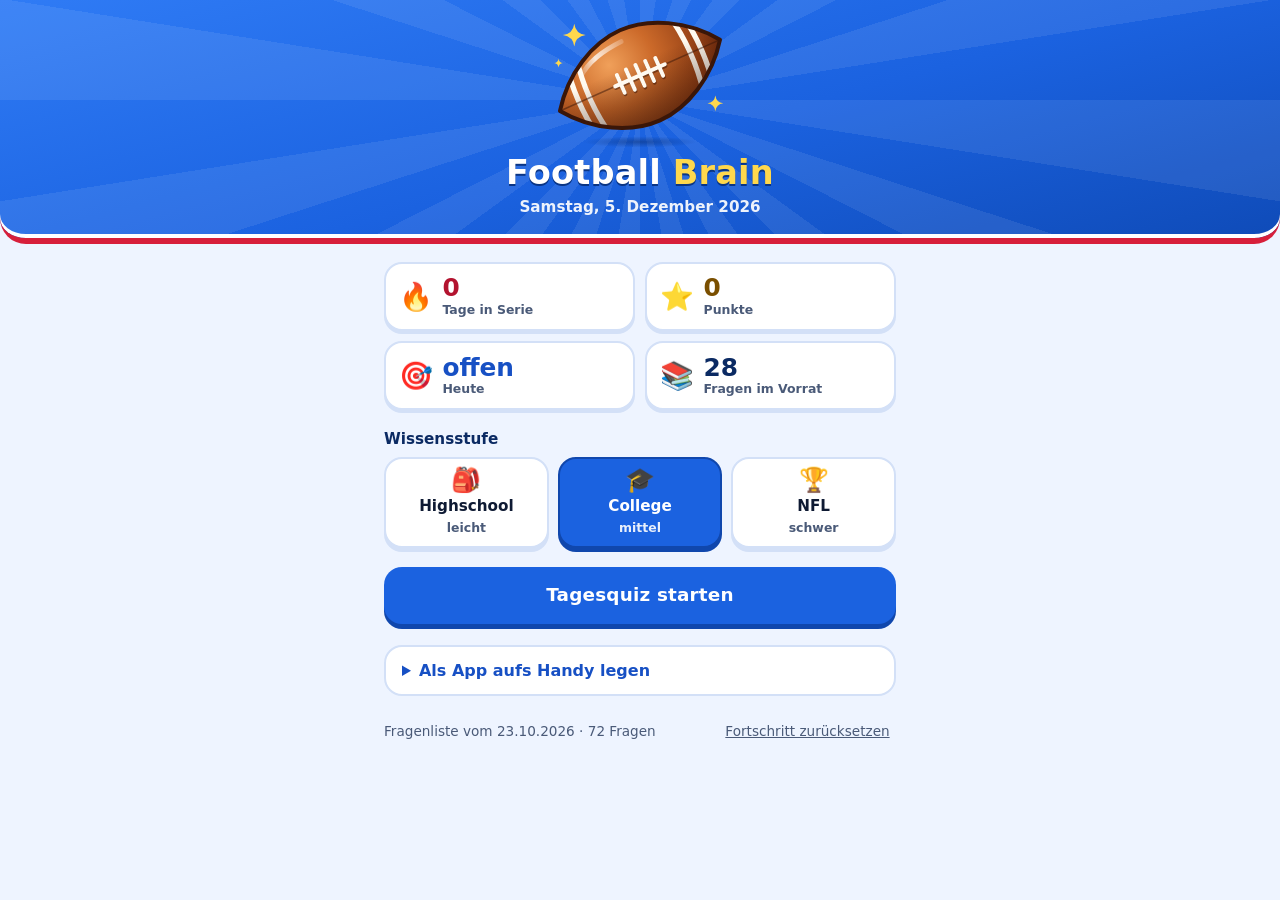
==== index.html @ 9b66e847 "Add files via upload" ====
<!doctype html>
<html lang="de">
<head>
  <meta charset="utf-8">
  <meta name="viewport" content="width=device-width, initial-scale=1, viewport-fit=cover">
  <title>Football Brain</title>
  <meta name="description" content="Football Brain: jeden Tag fünf neue Fragen zu American Football, in drei Wissensstufen, und danach so viele weitere, wie du magst.">
  <meta name="theme-color" content="#2f7bf5" media="(prefers-color-scheme: light)">
  <meta name="theme-color" content="#1f5ac8" media="(prefers-color-scheme: dark)">
  <meta name="color-scheme" content="light dark">
  <meta name="apple-mobile-web-app-capable" content="yes">
  <meta name="mobile-web-app-capable" content="yes">
  <meta name="apple-mobile-web-app-title" content="Football Brain">
  <link rel="manifest" href="manifest.json">
  <link rel="icon" href="icon.svg" type="image/svg+xml">
  <link rel="stylesheet" href="style.css">
</head>
<body>
  <!-- Der Football als Vorlage: einmal gezeichnet, dann im Kopf und in der Ladeanzeige verwendet.
       Die Größe ist 0 statt display:none, damit die Farbverläufe überall greifen. -->
  <svg width="0" height="0" style="position:absolute" aria-hidden="true" focusable="false">
    <defs>
      <radialGradient id="fb-leder" gradientUnits="userSpaceOnUse" cx="-55" cy="-50" r="270">
        <stop offset="0" stop-color="#f0a05a"/>
        <stop offset="0.38" stop-color="#cc6a2a"/>
        <stop offset="0.75" stop-color="#9a4417"/>
        <stop offset="1" stop-color="#6a280c"/>
      </radialGradient>
      <linearGradient id="fb-schatten" gradientUnits="userSpaceOnUse" x1="0" y1="-30" x2="0" y2="112">
        <stop offset="0" stop-color="#2a0d03" stop-opacity="0"/>
        <stop offset="1" stop-color="#2a0d03" stop-opacity="0.5"/>
      </linearGradient>
      <linearGradient id="fb-glanz" gradientUnits="userSpaceOnUse" x1="-130" y1="0" x2="20" y2="0">
        <stop offset="0" stop-color="#ffffff" stop-opacity="0"/>
        <stop offset="0.35" stop-color="#ffffff" stop-opacity="0.8"/>
        <stop offset="1" stop-color="#ffffff" stop-opacity="0"/>
      </linearGradient>
      <radialGradient id="fb-boden">
        <stop offset="0" stop-color="#06245f" stop-opacity="0.45"/>
        <stop offset="1" stop-color="#06245f" stop-opacity="0"/>
      </radialGradient>
      <clipPath id="fb-form">
        <path d="M-200 0C-150 -70 -70 -112.5 0 -112.5C70 -112.5 150 -70 200 0C150 70 70 112.5 0 112.5C-70 112.5 -150 70 -200 0Z"/>
      </clipPath>
      <path id="fb-stern" fill="#ffd84d" d="M0 -1Q0.12 -0.12 1 0Q0.12 0.12 0 1Q-0.12 0.12 -1 0Q-0.12 -0.12 0 -1Z"/>
      <g id="fb-ball">
        <path d="M-200 0C-150 -70 -70 -112.5 0 -112.5C70 -112.5 150 -70 200 0C150 70 70 112.5 0 112.5C-70 112.5 -150 70 -200 0Z" fill="url(#fb-leder)"/>
        <g clip-path="url(#fb-form)" fill="none">
          <g stroke="#fffaf0" stroke-width="12">
            <path d="M-136 -125Q-168 0 -136 125"/>
            <path d="M-110 -125Q-142 0 -110 125"/>
            <path d="M136 -125Q168 0 136 125"/>
            <path d="M110 -125Q142 0 110 125"/>
          </g>
          <path d="M-200 0H-64M64 0H200" stroke="#3a1608" stroke-opacity="0.5" stroke-width="3.5"/>
        </g>
        <path d="M-200 0C-150 -70 -70 -112.5 0 -112.5C70 -112.5 150 -70 200 0C150 70 70 112.5 0 112.5C-70 112.5 -150 70 -200 0Z" fill="url(#fb-schatten)"/>
        <g fill="none" stroke-linecap="round" stroke-width="9">
          <path d="M-62 4H62M-48 -18V26M-24 -21V29M0 -22V30M24 -21V29M48 -18V26" stroke="#2a0f04" stroke-opacity="0.45"/>
          <path d="M-62 0H62M-48 -22V22M-24 -25V25M0 -26V26M24 -25V25M48 -22V22" stroke="#fffaf0"/>
        </g>
        <path d="M-124 -53C-98 -74 -56 -86 -8 -88" fill="none" stroke="url(#fb-glanz)" stroke-width="11" stroke-linecap="round"/>
        <path d="M-200 0C-150 -70 -70 -112.5 0 -112.5C70 -112.5 150 -70 200 0C150 70 70 112.5 0 112.5C-70 112.5 -150 70 -200 0Z" fill="none" stroke="#3a1608" stroke-width="9" stroke-linejoin="round"/>
      </g>
    </defs>
  </svg>

  <header class="kopf">
    <div class="kopf-inhalt">
      <svg class="logo" viewBox="-210 -140 420 320" aria-hidden="true" focusable="false">
        <ellipse cx="0" cy="152" rx="130" ry="13" fill="url(#fb-boden)"/>
        <g transform="rotate(-24)"><use href="#fb-ball"/></g>
        <use class="funkel" href="#fb-stern" transform="translate(-150 -92) scale(26)"/>
        <use class="funkel f2" href="#fb-stern" transform="translate(172 64) scale(18)"/>
        <use class="funkel f3" href="#fb-stern" transform="translate(-186 -28) scale(10)"/>
      </svg>
      <div class="kopf-text">
        <h1>Football <span>Brain</span></h1>
        <p class="datum" id="datum"></p>
      </div>
    </div>
  </header>

  <main>
    <section id="laden">
      <svg class="lade-ball" viewBox="-210 -140 420 320" aria-hidden="true" focusable="false">
        <ellipse cx="0" cy="152" rx="130" ry="13" fill="url(#fb-boden)"/>
        <g transform="rotate(-24)"><use href="#fb-ball"/></g>
      </svg>
      <p class="mitte">Fragen werden geladen …</p>
    </section>

    <section id="start" hidden>
      <div class="kennzahlen">
        <div class="kennzahl">
          <span class="sym" aria-hidden="true">🔥</span>
          <div class="werte"><span class="zahl zahl-rot" id="serie">0</span><span class="label" id="serie-label">Tage in Serie</span></div>
        </div>
        <div class="kennzahl">
          <span class="sym" aria-hidden="true">⭐</span>
          <div class="werte"><span class="zahl zahl-gold" id="punkte-gesamt">0</span><span class="label">Punkte</span></div>
        </div>
        <div class="kennzahl">
          <span class="sym" aria-hidden="true">🎯</span>
          <div class="werte"><span class="zahl zahl-blau" id="heute">offen</span><span class="label">Heute</span></div>
        </div>
        <div class="kennzahl">
          <span class="sym" aria-hidden="true">📚</span>
          <div class="werte"><span class="zahl" id="vorrat">0</span><span class="label">Fragen im Vorrat</span></div>
        </div>
      </div>
      <div class="stufen-block">
        <p class="stufen-titel" id="stufen-titel">Wissensstufe</p>
        <div class="stufen" id="stufen" role="group" aria-labelledby="stufen-titel"></div>
        <p class="stufen-info" id="stufen-info" hidden></p>
      </div>
      <p class="hinweis" id="hinweis" hidden></p>
      <button class="haupt" id="mehr-starten" type="button" hidden>Noch 5 neue Fragen</button>
      <button class="haupt" id="tag-starten" type="button">Tagesquiz starten</button>
      <button class="neben" id="ueben-starten" type="button" hidden>Übungsrunde (alte Fragen wiederholen)</button>
      <details class="info" id="installieren">
        <summary>Als App aufs Handy legen</summary>
        <p><strong>iPhone:</strong> In Safari unten auf das Teilen-Symbol tippen, dann „Zum Home-Bildschirm“. Danach nur noch über das neue Symbol öffnen.</p>
        <p><strong>Android:</strong> In Chrome oben rechts auf die drei Punkte tippen, dann „App installieren“ oder „Zum Startbildschirm hinzufügen“.</p>
      </details>
      <div class="fuss">
        <span id="stand"></span>
        <button class="klein" id="zuruecksetzen" type="button">Fortschritt zurücksetzen</button>
      </div>
    </section>

    <section id="frage" hidden>
      <div class="fortschritt-kopf">
        <span id="fortschritt-text"></span>
        <button class="klein" id="abbrechen" type="button">Pause</button>
      </div>
      <div class="balken"><div id="fortschritt-balken"></div></div>
      <p class="kategorie" id="kategorie"></p>
      <h2 id="frage-text"></h2>
      <div class="antworten" id="antworten"></div>
      <div class="rueckmeldung" id="rueckmeldung" hidden>
        <h3 id="rueckmeldung-titel" tabindex="-1"></h3>
        <p id="rueckmeldung-richtig"></p>
        <p id="rueckmeldung-text"></p>
        <p class="quelle" id="rueckmeldung-quelle" hidden></p>
        <button class="haupt" id="weiter" type="button">Nächste Frage</button>
      </div>
    </section>

    <section id="ergebnis" hidden>
      <div class="ergebnis-kopf">
        <p class="kategorie" id="ergebnis-art"></p>
        <p class="punkte" id="ergebnis-punkte"></p>
        <p id="ergebnis-text"></p>
        <p class="serie-zeile" id="ergebnis-serie"></p>
        <p class="gewinn" id="ergebnis-gewinn" hidden></p>
      </div>
      <button class="haupt" id="weiter-spielen" type="button" hidden>Noch 5 neue Fragen</button>
      <p class="hinweis" id="mehr-hinweis" hidden></p>
      <ol class="liste" id="ergebnis-liste"></ol>
      <button class="haupt" id="teilen" type="button">Ergebnis teilen</button>
      <p class="quelle" id="teilen-hinweis"></p>
      <button class="neben" id="zum-start" type="button">Zurück zum Start</button>
    </section>

    <section id="fehler" hidden>
      <h2>Die Fragen lassen sich gerade nicht laden</h2>
      <p id="fehler-text"></p>
      <button class="haupt" id="nochmal" type="button">Nochmal versuchen</button>
    </section>
  </main>

  <noscript><p class="hinweis">Für das Quiz muss JavaScript eingeschaltet sein.</p></noscript>
  <script src="app.js" defer></script>
</body>
</html>
---- style.css ----
/* Football Brain: Aussehen.
   Farben: Blau, Weiß und Rot, dazu etwas Gold für Punkte und Funkeln.
   Schrift: eine runde Systemschrift, wo es sie gibt (iPhone und iPad: SF Rounded), sonst Trebuchet bzw. die normale Systemschrift.
   Es wird nichts nachgeladen, alles läuft auch offline. */

:root {
  color-scheme: light dark;

  --schrift: ui-rounded, 'SF Pro Rounded', 'Nunito', 'Segoe UI', system-ui, -apple-system, Roboto, 'Helvetica Neue', Arial, sans-serif;
  --schrift-titel: ui-rounded, 'SF Pro Rounded', 'Nunito', 'Varela Round', 'Trebuchet MS', 'Segoe UI', system-ui, -apple-system, Roboto, 'Helvetica Neue', Arial, sans-serif;

  --blau: #1b62e0;
  --blau-kante: #1047ad;
  --blau-text: #1750c4;
  --blau-flaeche: #e6efff;
  --kopf-oben: #2f7bf5;
  --kopf-mitte: #1b62e0;
  --kopf-unten: #0f4bb8;
  --kopf-kante: #0a3585;
  --streifen: #d71f3b;
  --rot-text: #b3132f;
  --rot-flaeche: #ffe8ec;
  --gold: #ffd84d;
  --gold-kante: #e3ad00;
  --gold-text: #7a4f00;

  --bg: #eef4ff;
  --karte: #ffffff;
  --text: #0e1a33;
  --titel: #0b2a63;
  --leise: #4a5a78;
  --rand: #d3e0f7;

  --balken: #1b62e0;
  --balken-hell: #6aa5ff;
  --buchstabe-bg: #e6efff;
  --buchstabe-rand: #c3d6fa;
  --buchstabe-text: #1750c4;

  --richtig-bg: #dcfce7;
  --richtig-rand: #15803d;
  --richtig-text: #14532d;
  --richtig-knopf: #1b7f3f;
  --richtig-kante: #12592b;
  --falsch-bg: #fee2e2;
  --falsch-rand: #b91c1c;
  --falsch-text: #7f1d1d;
  --falsch-knopf: #c9162f;
  --falsch-kante: #8f0f20;

  --hinweis-bg: #fff4c7;
  --hinweis-rand: #ffe08a;
  --hinweis-text: #5c3d00;
  --fokus: #f59e0b;
}

@media (prefers-color-scheme: dark) {
  :root {
    --blau: #2f6fe0;
    --blau-kante: #1b4aa8;
    --blau-text: #9bbfff;
    --blau-flaeche: #17305f;
    --kopf-oben: #1f5ac8;
    --kopf-mitte: #1648a8;
    --kopf-unten: #0c2f75;
    --kopf-kante: #071d4d;
    --rot-text: #ff8fa3;
    --rot-flaeche: #3d1424;
    --gold-text: #ffd84d;

    --bg: #091531;
    --karte: #12234a;
    --text: #eaf1ff;
    --titel: #ffffff;
    --leise: #a9bbdd;
    --rand: #26407a;

    --balken: #4f8dff;
    --balken-hell: #8bb6ff;
    --buchstabe-bg: #1b3366;
    --buchstabe-rand: #34528f;
    --buchstabe-text: #cfe0ff;

    --richtig-bg: #14532d;
    --richtig-rand: #4ade80;
    --richtig-text: #dcfce7;
    --falsch-bg: #5b1a1a;
    --falsch-rand: #f87171;
    --falsch-text: #fee2e2;

    --hinweis-bg: #3a3011;
    --hinweis-rand: #6b5a1f;
    --hinweis-text: #ffe9a8;
  }
}

/* ---------- Grundlagen ---------- */

* {
  box-sizing: border-box;
  -webkit-tap-highlight-color: transparent;
}

html {
  -webkit-text-size-adjust: 100%;
}

body {
  margin: 0;
  min-height: 100vh;
  font-family: var(--schrift);
  line-height: 1.45;
  background: var(--bg);
  color: var(--text);
}

[hidden] {
  display: none !important;
}

button {
  font: inherit;
  color: inherit;
  cursor: pointer;
  touch-action: manipulation;
}

button:focus-visible,
summary:focus-visible,
a:focus-visible,
h3:focus-visible {
  outline: 3px solid var(--fokus);
  outline-offset: 3px;
}

h1,
h2,
h3 {
  font-family: var(--schrift-titel);
  font-synthesis: none;
}

h2 {
  color: var(--titel);
}

/* ---------- Kopf ---------- */

.kopf {
  padding: calc(env(safe-area-inset-top, 0px) + 0.7rem) 1rem 0.9rem;
  color: #ffffff;
  background:
    repeating-conic-gradient(from 0deg at 14% 55%, rgba(255, 255, 255, 0.08) 0deg 9deg, transparent 9deg 18deg),
    linear-gradient(165deg, var(--kopf-oben), var(--kopf-mitte) 55%, var(--kopf-unten));
  border-bottom: 6px solid var(--streifen);
  border-radius: 0 0 26px 26px;
  box-shadow: inset 0 -4px 0 #ffffff;
}

.kopf-inhalt {
  display: flex;
  align-items: center;
  gap: 0.6rem;
  max-width: 34rem;
  margin: 0 auto;
}

.logo {
  flex: none;
  width: 4.6rem;
  height: auto;
  aspect-ratio: 420 / 320;
  overflow: visible;
}

.logo .funkel {
  display: none;
}

.kopf-text {
  min-width: 0;
}

h1 {
  margin: 0;
  font-size: 1.45rem;
  font-weight: 900;
  line-height: 1.1;
  letter-spacing: 0.005em;
  text-shadow: 0 2px 0 var(--kopf-kante);
}

h1 span {
  color: var(--gold);
}

.datum {
  margin: 0.15rem 0 0;
  font-size: 0.88rem;
  font-weight: 600;
  opacity: 0.92;
}

/* Auf dem Startbildschirm steht der Ball groß im Kopf, überall sonst klein. */

body[data-ansicht="start"] .kopf {
  padding-top: calc(env(safe-area-inset-top, 0px) + 0.9rem);
  padding-bottom: 1.3rem;
  background:
    repeating-conic-gradient(from 0deg at 50% 42%, rgba(255, 255, 255, 0.08) 0deg 9deg, transparent 9deg 18deg),
    linear-gradient(165deg, var(--kopf-oben), var(--kopf-mitte) 55%, var(--kopf-unten));
}

body[data-ansicht="start"] .kopf-inhalt {
  flex-direction: column;
  gap: 0;
  text-align: center;
}

body[data-ansicht="start"] .logo {
  width: min(52vw, 11.5rem);
  animation: schweben 4.5s ease-in-out infinite;
}

body[data-ansicht="start"] .logo .funkel {
  display: inline;
}

body[data-ansicht="start"] h1 {
  font-size: 2.1rem;
}

body[data-ansicht="start"] .datum {
  margin-top: 0.25rem;
  font-size: 0.95rem;
}

.funkel {
  animation: funkeln 2.6s ease-in-out infinite;
}

.funkel.f2 {
  animation-delay: 0.9s;
}

.funkel.f3 {
  animation-delay: 1.7s;
}

main {
  max-width: 34rem;
  margin: 0 auto;
  padding: 1.1rem 1rem calc(1.5rem + env(safe-area-inset-bottom, 0px));
}

/* ---------- Laden ---------- */

#laden {
  padding: 1.5rem 0;
  text-align: center;
}

.lade-ball {
  display: block;
  width: 7.5rem;
  height: auto;
  aspect-ratio: 420 / 320;
  margin: 0 auto 0.5rem;
  overflow: visible;
  animation: schweben 1.8s ease-in-out infinite;
}

.mitte {
  margin: 0;
  font-weight: 700;
  text-align: center;
  color: var(--leise);
}

/* ---------- Start ---------- */

.kennzahlen {
  display: grid;
  grid-template-columns: repeat(2, 1fr);
  gap: 0.65rem;
  margin-bottom: 1.1rem;
}

.kennzahl {
  display: flex;
  align-items: center;
  gap: 0.6rem;
  min-width: 0;
  padding: 0.7rem 0.8rem;
  background: var(--karte);
  border: 2px solid var(--rand);
  border-radius: 18px;
  box-shadow: 0 3px 0 var(--rand);
  animation: rein 0.4s ease backwards;
}

.kennzahl:nth-child(2) {
  animation-delay: 0.05s;
}

.kennzahl:nth-child(3) {
  animation-delay: 0.1s;
}

.kennzahl:nth-child(4) {
  animation-delay: 0.15s;
}

.sym {
  flex: none;
  font-size: 1.7rem;
  line-height: 1;
}

.werte {
  min-width: 0;
}

.zahl {
  display: block;
  font-family: var(--schrift-titel);
  font-synthesis: none;
  font-size: 1.55rem;
  font-weight: 900;
  line-height: 1.05;
  color: var(--titel);
}

.zahl-rot {
  color: var(--rot-text);
}

.zahl-gold {
  color: var(--gold-text);
}

.zahl-blau {
  color: var(--blau-text);
}

.label {
  display: block;
  margin-top: 0.1rem;
  font-size: 0.78rem;
  font-weight: 600;
  line-height: 1.2;
  color: var(--leise);
}

.hinweis {
  margin: 0 0 1rem;
  padding: 0.75rem 1rem;
  font-weight: 600;
  color: var(--hinweis-text);
  background: var(--hinweis-bg);
  border: 2px solid var(--hinweis-rand);
  border-radius: 16px;
}

.hinweis::before {
  content: "💡 ";
  content: "💡 " / "";
}

.haupt,
.neben {
  display: block;
  width: 100%;
  padding: 0.85rem 1rem;
  font-family: var(--schrift-titel);
  font-synthesis: none;
  font-weight: 800;
  letter-spacing: 0.01em;
  text-align: center;
  border-radius: 18px;
}

.haupt {
  min-height: 3.6rem;
  font-size: 1.15rem;
  color: #ffffff;
  background: var(--blau);
  border: 0;
  box-shadow: 0 5px 0 var(--blau-kante);
}

.neben {
  min-height: 3.2rem;
  margin-top: 0.9rem;
  font-size: 1rem;
  color: var(--blau-text);
  background: var(--karte);
  border: 2px solid var(--rand);
  box-shadow: 0 4px 0 var(--rand);
}

.haupt:active {
  box-shadow: 0 1px 0 var(--blau-kante);
  transform: translateY(4px);
}

.neben:active {
  box-shadow: 0 1px 0 var(--rand);
  transform: translateY(3px);
}

.klein {
  padding: 0.4rem;
  font-size: 0.85rem;
  color: var(--leise);
  text-decoration: underline;
  background: none;
  border: 0;
}

.info {
  margin-top: 1.3rem;
  padding: 0.75rem 1rem;
  background: var(--karte);
  border: 2px solid var(--rand);
  border-radius: 18px;
}

.info summary {
  font-weight: 700;
  color: var(--blau-text);
  cursor: pointer;
}

.info p {
  margin: 0.6rem 0 0;
  font-size: 0.95rem;
}

.fuss {
  display: flex;
  flex-wrap: wrap;
  align-items: center;
  justify-content: space-between;
  gap: 0.5rem;
  margin-top: 1.2rem;
  font-size: 0.85rem;
  color: var(--leise);
}

/* ---------- Wissensstufe ---------- */

.stufen-block {
  margin-bottom: 1.2rem;
}

.stufen-titel {
  margin: 0 0 0.45rem;
  font-family: var(--schrift-titel);
  font-synthesis: none;
  font-size: 0.95rem;
  font-weight: 800;
  color: var(--titel);
}

.stufen {
  display: grid;
  grid-template-columns: repeat(3, 1fr);
  gap: 0.55rem;
}

.stufe {
  display: flex;
  flex-direction: column;
  align-items: center;
  justify-content: center;
  gap: 0.1rem;
  min-height: 5rem;
  padding: 0.5rem 0.3rem 0.55rem;
  background: var(--karte);
  border: 2px solid var(--rand);
  border-radius: 18px;
  box-shadow: 0 4px 0 var(--rand);
}

.stufe::before {
  content: "";
  font-size: 1.5rem;
  line-height: 1.1;
}

.stufe[data-stufe="1"]::before {
  content: "🎒";
  content: "🎒" / "";
}

.stufe[data-stufe="2"]::before {
  content: "🎓";
  content: "🎓" / "";
}

.stufe[data-stufe="3"]::before {
  content: "🏆";
  content: "🏆" / "";
}

.stufe-name {
  font-family: var(--schrift-titel);
  font-synthesis: none;
  font-size: 0.95rem;
  font-weight: 800;
  overflow-wrap: anywhere;
}

.stufe-hinweis {
  font-size: 0.78rem;
  font-weight: 600;
  color: var(--leise);
}

.stufe.aktiv {
  color: #ffffff;
  background: var(--blau);
  border-color: var(--blau-kante);
  box-shadow: 0 4px 0 var(--blau-kante);
}

.stufe.aktiv .stufe-hinweis {
  color: inherit;
  opacity: 0.9;
}

.stufe:active:not(:disabled) {
  transform: translateY(3px);
  box-shadow: 0 1px 0 var(--rand);
}

.stufe.aktiv:active:not(:disabled) {
  box-shadow: 0 1px 0 var(--blau-kante);
}

.stufe:disabled {
  color: var(--text);
  cursor: default;
}

.stufe:disabled:not(.aktiv) {
  opacity: 0.5;
}

.stufe.aktiv:disabled {
  color: #ffffff;
}

.stufen-info {
  margin: 0.55rem 0 0;
  font-size: 0.85rem;
  color: var(--leise);
}

/* ---------- Frage ---------- */

.fortschritt-kopf {
  display: flex;
  align-items: center;
  justify-content: space-between;
  gap: 0.5rem;
  margin-bottom: 0.55rem;
  font-size: 0.9rem;
  font-weight: 700;
  color: var(--leise);
}

#abbrechen {
  padding: 0.3rem 0.9rem;
  font-weight: 700;
  color: var(--blau-text);
  text-decoration: none;
  background: var(--karte);
  border: 2px solid var(--rand);
  border-radius: 99px;
}

.balken {
  height: 14px;
  margin-bottom: 1.1rem;
  overflow: hidden;
  background: var(--rand);
  border-radius: 99px;
}

.balken > div {
  position: relative;
  width: 0;
  height: 100%;
  background: linear-gradient(180deg, var(--balken-hell), var(--balken));
  border-radius: 99px;
  transition: width 0.35s ease;
}

.balken > div::after {
  content: "";
  position: absolute;
  top: 3px;
  right: 8px;
  left: 8px;
  height: 4px;
  background: rgba(255, 255, 255, 0.4);
  border-radius: 4px;
}

.kategorie {
  display: inline-block;
  margin: 0;
  padding: 0.25rem 0.75rem;
  font-size: 0.76rem;
  font-weight: 800;
  letter-spacing: 0.04em;
  text-transform: uppercase;
  color: var(--rot-text);
  background: var(--rot-flaeche);
  border-radius: 99px;
}

#frage-text {
  margin: 0.6rem 0 1.1rem;
  font-size: 1.4rem;
  font-weight: 800;
  line-height: 1.25;
}

.antworten {
  display: grid;
  gap: 0.75rem;
}

.antwort {
  display: flex;
  align-items: center;
  gap: 0.75rem;
  width: 100%;
  min-height: 3.6rem;
  padding: 0.7rem 0.9rem;
  font-size: 1.05rem;
  font-weight: 600;
  text-align: left;
  background: var(--karte);
  border: 2px solid var(--rand);
  border-radius: 18px;
  box-shadow: 0 4px 0 var(--rand);
  animation: rein 0.3s ease backwards;
}

.antwort:nth-child(2) {
  animation-delay: 0.04s;
}

.antwort:nth-child(3) {
  animation-delay: 0.08s;
}

.antwort:nth-child(4) {
  animation-delay: 0.12s;
}

.antwort:nth-child(5) {
  animation-delay: 0.16s;
}

.antwort:nth-child(6) {
  animation-delay: 0.2s;
}

.antwort:active:not(:disabled) {
  box-shadow: 0 1px 0 var(--rand);
  transform: translateY(3px);
}

.antwort:disabled {
  color: var(--text);
  cursor: default;
}

.antwort:disabled:not(.richtig):not(.falsch) {
  opacity: 0.55;
}

.antwort.richtig {
  color: var(--richtig-text);
  background: var(--richtig-bg);
  border-color: var(--richtig-rand);
  box-shadow: 0 4px 0 var(--richtig-rand);
  animation: pop 0.35s ease;
}

.antwort.falsch {
  color: var(--falsch-text);
  background: var(--falsch-bg);
  border-color: var(--falsch-rand);
  box-shadow: 0 4px 0 var(--falsch-rand);
  animation: wackeln 0.4s ease;
}

.buchstabe {
  display: grid;
  flex: none;
  place-items: center;
  width: 2rem;
  height: 2rem;
  font-family: var(--schrift-titel);
  font-synthesis: none;
  font-size: 0.95rem;
  font-weight: 800;
  color: var(--buchstabe-text);
  background: var(--buchstabe-bg);
  border: 2px solid var(--buchstabe-rand);
  border-radius: 50%;
}

.antwort.richtig .buchstabe {
  color: var(--richtig-bg);
  background: var(--richtig-rand);
  border-color: var(--richtig-rand);
}

.antwort.falsch .buchstabe {
  color: var(--falsch-bg);
  background: var(--falsch-rand);
  border-color: var(--falsch-rand);
}

.antwort .text {
  flex: 1 1 auto;
  min-width: 0;
  overflow-wrap: anywhere;
}

.marke {
  flex: none;
  margin-left: auto;
  font-size: 1.3rem;
  font-weight: 900;
}

.rueckmeldung {
  margin-top: 1.2rem;
  padding: 1rem 1.1rem 1.2rem;
  background: var(--karte);
  border: 2px solid var(--rand);
  border-radius: 20px;
  animation: rein 0.3s ease backwards;
}

.rueckmeldung.ok {
  color: var(--richtig-text);
  background: var(--richtig-bg);
  border-color: var(--richtig-rand);
}

.rueckmeldung.nein {
  color: var(--falsch-text);
  background: var(--falsch-bg);
  border-color: var(--falsch-rand);
}

.rueckmeldung h3 {
  margin: 0 0 0.3rem;
  font-size: 1.35rem;
  font-weight: 900;
}

.rueckmeldung.ok h3::before {
  content: "🎉 ";
  content: "🎉 " / "";
}

.rueckmeldung.nein h3::before {
  content: "💪 ";
  content: "💪 " / "";
}

.rueckmeldung p {
  margin: 0.3rem 0;
}

.rueckmeldung .haupt {
  margin-top: 0.9rem;
}

.rueckmeldung.ok .haupt {
  background: var(--richtig-knopf);
  box-shadow: 0 5px 0 var(--richtig-kante);
}

.rueckmeldung.ok .haupt:active {
  box-shadow: 0 1px 0 var(--richtig-kante);
}

.rueckmeldung.nein .haupt {
  background: var(--falsch-knopf);
  box-shadow: 0 5px 0 var(--falsch-kante);
}

.rueckmeldung.nein .haupt:active {
  box-shadow: 0 1px 0 var(--falsch-kante);
}

.quelle {
  font-size: 0.85rem;
  color: var(--leise);
}

.quelle a {
  color: inherit;
}

/* ---------- Ergebnis ---------- */

.ergebnis-kopf {
  padding: 0.3rem 0 1rem;
  text-align: center;
}

.ergebnis-kopf::before {
  content: "🏈";
  content: "🏈" / "";
  display: block;
  font-size: 3.4rem;
  line-height: 1.15;
  animation: pop 0.5s ease;
}

#ergebnis[data-stimmung="top"] .ergebnis-kopf::before {
  content: "🏆";
  content: "🏆" / "";
}

#ergebnis[data-stimmung="stark"] .ergebnis-kopf::before {
  content: "🎉";
  content: "🎉" / "";
}

#ergebnis[data-stimmung="solide"] .ergebnis-kopf::before {
  content: "👍";
  content: "👍" / "";
}

#ergebnis[data-stimmung="mittel"] .ergebnis-kopf::before {
  content: "🙂";
  content: "🙂" / "";
}

#ergebnis[data-stimmung="schwach"] .ergebnis-kopf::before {
  content: "💪";
  content: "💪" / "";
}

.punkte {
  margin: 0.4rem 0 0.2rem;
  font-family: var(--schrift-titel);
  font-synthesis: none;
  font-size: 3rem;
  font-weight: 900;
  line-height: 1.1;
  color: var(--blau-text);
}

.ergebnis-kopf p {
  margin: 0.3rem 0;
}

.gewinn {
  display: inline-block;
  padding: 0.3rem 1rem;
  font-weight: 800;
  color: #4a3000;
  background: var(--gold);
  border-radius: 99px;
  box-shadow: 0 3px 0 var(--gold-kante);
}

.serie-zeile {
  font-weight: 700;
}

.serie-zeile::before {
  content: "🔥 ";
  content: "🔥 " / "";
}

.liste {
  display: grid;
  gap: 0.55rem;
  margin: 1.1rem 0;
  padding: 0;
  list-style: none;
}

.liste li {
  display: flex;
  align-items: flex-start;
  gap: 0.65rem;
  padding: 0.65rem 0.8rem;
  font-size: 0.95rem;
  font-weight: 600;
  background: var(--karte);
  border: 2px solid var(--rand);
  border-radius: 16px;
}

.liste .zeichen {
  display: grid;
  flex: none;
  place-items: center;
  width: 1.6rem;
  height: 1.6rem;
  font-weight: 900;
  border-radius: 50%;
}

.liste li.ok .zeichen {
  color: var(--richtig-bg);
  background: var(--richtig-rand);
}

.liste li.nein .zeichen {
  color: var(--falsch-bg);
  background: var(--falsch-rand);
}

.liste li > span:last-child {
  min-width: 0;
  overflow-wrap: anywhere;
}

.nur-vorlesen {
  position: absolute;
  width: 1px;
  height: 1px;
  overflow: hidden;
  clip-path: inset(50%);
  white-space: nowrap;
}

/* ---------- Mit der Maus ---------- */

@media (hover: hover) {
  .antwort:hover:not(:disabled) {
    border-color: var(--blau);
    box-shadow: 0 4px 0 var(--blau);
  }

  .stufe:hover:not(:disabled):not(.aktiv) {
    border-color: var(--blau);
    box-shadow: 0 4px 0 var(--blau);
  }

  .haupt:hover {
    filter: brightness(1.07);
  }

  .neben:hover {
    border-color: var(--blau);
  }
}

/* ---------- Schmale Bildschirme ---------- */

@media (max-width: 360px) {
  .kennzahl {
    gap: 0.45rem;
    padding: 0.6rem;
  }

  .sym {
    font-size: 1.4rem;
  }

  .zahl {
    font-size: 1.35rem;
  }

  .stufe-name {
    font-size: 0.88rem;
  }

  h1 {
    font-size: 1.3rem;
  }

  body[data-ansicht="start"] h1 {
    font-size: 1.8rem;
  }
}

/* Auf niedrigen Bildschirmen wird der Ball im Kopf kleiner, damit der Startknopf ohne Scrollen zu sehen bleibt. */
@media (max-height: 700px) {
  body[data-ansicht="start"] .logo {
    width: min(40vw, 8.5rem);
  }

  body[data-ansicht="start"] .kopf {
    padding-bottom: 1rem;
  }
}

/* ---------- Bewegung ---------- */

@keyframes rein {
  from {
    opacity: 0;
    transform: translateY(10px);
  }

  to {
    opacity: 1;
    transform: none;
  }
}

@keyframes pop {
  0% {
    transform: scale(0.9);
  }

  55% {
    transform: scale(1.05);
  }

  100% {
    transform: scale(1);
  }
}

@keyframes wackeln {
  0%,
  100% {
    transform: translateX(0);
  }

  20% {
    transform: translateX(-6px);
  }

  40% {
    transform: translateX(5px);
  }

  60% {
    transform: translateX(-4px);
  }

  80% {
    transform: translateX(2px);
  }
}

@keyframes schweben {
  0%,
  100% {
    transform: translateY(0) rotate(0deg);
  }

  50% {
    transform: translateY(-7px) rotate(1.5deg);
  }
}

@keyframes funkeln {
  0%,
  100% {
    opacity: 0.35;
  }

  50% {
    opacity: 1;
  }
}

@media (prefers-reduced-motion: reduce) {
  *,
  *::before,
  *::after {
    animation: none !important;
    transition: none !important;
  }
}
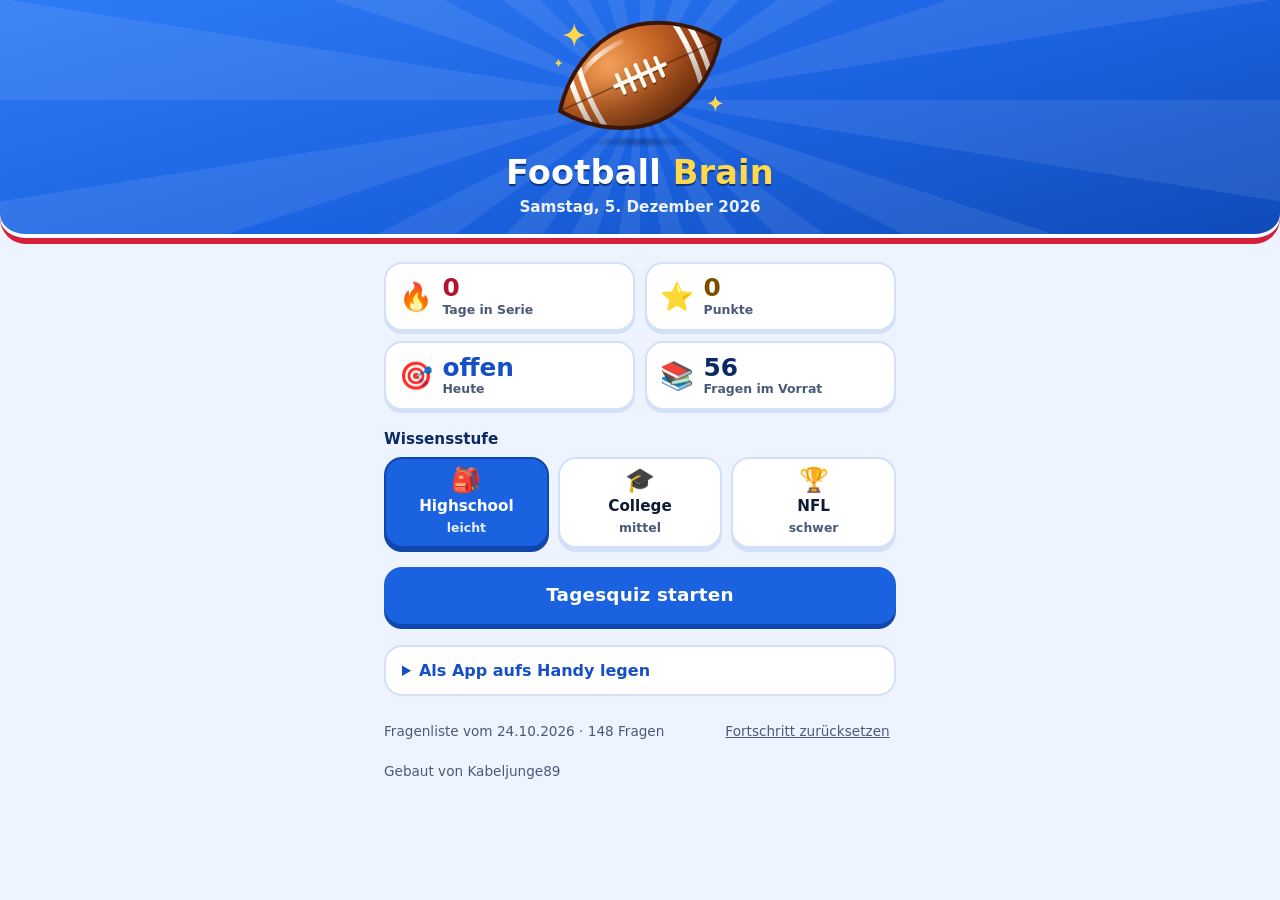
==== commit c5faba3f: "Add files via upload" ====
--- a/index.html
+++ b/index.html
@@ -127,6 +127,7 @@
         <span id="stand"></span>
         <button class="klein" id="zuruecksetzen" type="button">Fortschritt zurücksetzen</button>
       </div>
+      <p class="quelle">Gebaut von Kabeljunge89</p>
     </section>
 
     <section id="frage" hidden>
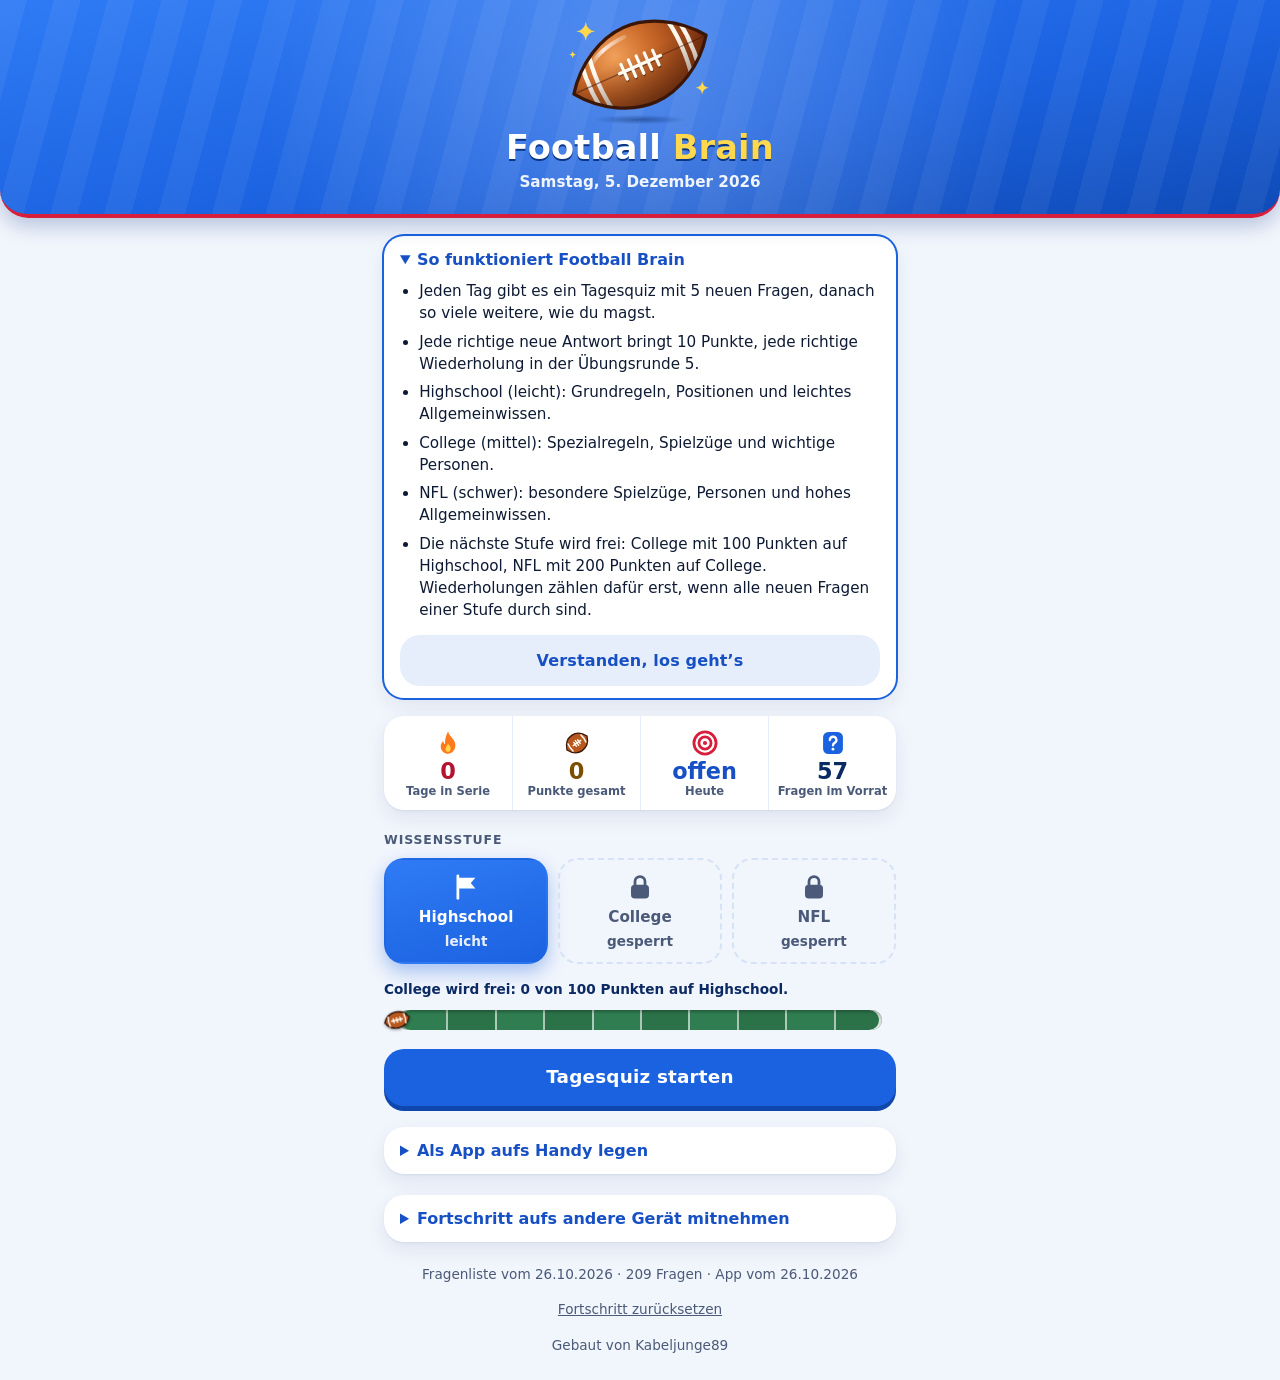
==== commit e6501b54: "Add files via upload" ====
--- a/index.html
+++ b/index.html
@@ -14,8 +14,11 @@
   <link rel="manifest" href="manifest.json">
   <link rel="icon" href="icon.svg" type="image/svg+xml">
   <link rel="stylesheet" href="style.css">
+  <link rel="stylesheet" href="design-neu.css">
 </head>
 <body>
+  <!-- Aussehen: style.css ist die Grundlage, design-neu.css (seit 26.10.2026) liegt darüber. app.js sucht die Elemente über ihre Kennungen, die müssen bleiben. -->
+
   <!-- Der Football als Vorlage: einmal gezeichnet, dann im Kopf und in der Ladeanzeige verwendet.
        Die Größe ist 0 statt display:none, damit die Farbverläufe überall greifen. -->
   <svg width="0" height="0" style="position:absolute" aria-hidden="true" focusable="false">
@@ -93,19 +96,27 @@
     <section id="start" hidden>
       <div class="kennzahlen">
         <div class="kennzahl">
-          <span class="sym" aria-hidden="true">🔥</span>
+          <span class="sym" aria-hidden="true">
+            <svg viewBox="0 0 24 24" focusable="false"><path d="M12 2.2c.9 3.3 3.5 5 5 7.5 1.4 2.4 1.6 4.7.9 6.9-.8 2.4-3 4.6-5.9 4.6-3.1 0-5.8-2.3-6.2-5.4-.3-2.4.7-4.2 2-5.6.2 1.4.8 2.3 1.7 2.8-.3-2.8.4-6.8 2.5-10.8z" fill="#ff7a1a"/><path d="M12 12.6c1.6 1.7 2.6 3.1 2.2 4.9-.3 1.3-1.2 2-2.2 2-1.1 0-2-.8-2.1-2-.1-1.5 1.1-2.8 2.1-4.9z" fill="#ffd84d"/></svg>
+          </span>
           <div class="werte"><span class="zahl zahl-rot" id="serie">0</span><span class="label" id="serie-label">Tage in Serie</span></div>
         </div>
         <div class="kennzahl">
-          <span class="sym" aria-hidden="true">⭐</span>
-          <div class="werte"><span class="zahl zahl-gold" id="punkte-gesamt">0</span><span class="label">Punkte</span></div>
+          <span class="sym" aria-hidden="true">
+            <svg viewBox="0 0 24 24" focusable="false"><g transform="rotate(-35 12 12)"><path d="M1.5 12C4 6 8 4 12 4s8 2 10.5 8c-2.5 6-6.5 8-10.5 8S4 18 1.5 12z" fill="#b8581f" stroke="#3a1608" stroke-width="1.1" stroke-linejoin="round"/><path d="M8 12h8M10 10v4M12 9.5v5M14 10v4" fill="none" stroke="#fffaf0" stroke-width="1.2" stroke-linecap="round"/><path d="M5.3 8.2q-.8 3.8 0 7.6M18.7 8.2q.8 3.8 0 7.6" fill="none" stroke="#fffaf0" stroke-width="1.2" stroke-linecap="round"/></g></svg>
+          </span>
+          <div class="werte"><span class="zahl zahl-gold" id="punkte-gesamt">0</span><span class="label">Punkte gesamt</span></div>
         </div>
         <div class="kennzahl">
-          <span class="sym" aria-hidden="true">🎯</span>
+          <span class="sym" aria-hidden="true">
+            <svg viewBox="0 0 24 24" focusable="false"><circle cx="12" cy="12" r="9.5" fill="#ffffff" stroke="#d71f3b" stroke-width="2.4"/><circle cx="12" cy="12" r="5.2" fill="none" stroke="#d71f3b" stroke-width="2.4"/><circle cx="12" cy="12" r="1.8" fill="#d71f3b"/></svg>
+          </span>
           <div class="werte"><span class="zahl zahl-blau" id="heute">offen</span><span class="label">Heute</span></div>
         </div>
         <div class="kennzahl">
-          <span class="sym" aria-hidden="true">📚</span>
+          <span class="sym" aria-hidden="true">
+            <svg viewBox="0 0 24 24" focusable="false"><rect x="3.5" y="2.5" width="17" height="19" rx="4.5" fill="#1b62e0"/><path d="M9.3 9.4a2.8 2.8 0 1 1 4.1 2.5c-.9.5-1.4 1-1.4 2.1" fill="none" stroke="#ffffff" stroke-width="2" stroke-linecap="round"/><circle cx="12" cy="17.3" r="1.2" fill="#ffffff"/></svg>
+          </span>
           <div class="werte"><span class="zahl" id="vorrat">0</span><span class="label">Fragen im Vorrat</span></div>
         </div>
       </div>
--- a/style.css
+++ b/style.css
@@ -437,15 +437,89 @@
   font-size: 0.95rem;
 }
 
+/* Einführung (Liste) und Fortschritt mitnehmen (Eingabefeld) stehen in denselben Kästen wie die Installationshilfe. */
+
+.info ul {
+  margin: 0.6rem 0 0;
+  padding-left: 1.2rem;
+  font-size: 0.95rem;
+}
+
+.info li + li {
+  margin-top: 0.4rem;
+}
+
+.info label {
+  display: block;
+  margin-top: 0.9rem;
+  font-size: 0.9rem;
+  font-weight: 700;
+}
+
+.info textarea {
+  display: block;
+  width: 100%;
+  margin-top: 0.4rem;
+  padding: 0.6rem 0.7rem;
+  font: inherit;
+  font-size: 1rem;
+  color: var(--text);
+  background: var(--bg);
+  border: 2px solid var(--rand);
+  border-radius: 14px;
+  resize: vertical;
+}
+
+.info textarea:focus-visible {
+  outline: 3px solid var(--fokus);
+  outline-offset: 2px;
+}
+
+/* Beim ersten Start steht die Einführung oben, blau umrandet und mit Abstand nach unten statt nach oben. */
+
+.info.einfuehrung.oben {
+  margin: 0 0 1.1rem;
+  border-color: var(--blau);
+}
+
+/* Der Fuß der Startseite (Fragenliste, Zurücksetzen, Signatur) steht mittig ganz unten.
+   Ist die Seite kürzer als der Bildschirm, rutscht er an den unteren Rand, sonst folgt er am Ende der Seite. */
+
+body[data-ansicht="start"] {
+  display: flex;
+  flex-direction: column;
+  min-height: 100vh;
+  min-height: 100dvh;
+}
+
+body[data-ansicht="start"] main {
+  display: flex;
+  flex: 1 0 auto;
+  flex-direction: column;
+  width: 100%;
+}
+
+body[data-ansicht="start"] #start {
+  display: flex;
+  flex: 1 0 auto;
+  flex-direction: column;
+}
+
 .fuss {
   display: flex;
-  flex-wrap: wrap;
+  flex-direction: column;
   align-items: center;
-  justify-content: space-between;
-  gap: 0.5rem;
-  margin-top: 1.2rem;
+  gap: 0.2rem;
+  margin-top: auto;
+  padding-top: 1.4rem;
   font-size: 0.85rem;
+  text-align: center;
   color: var(--leise);
+}
+
+#start > .quelle {
+  margin: 0.3rem 0 0;
+  text-align: center;
 }
 
 /* ---------- Wissensstufe ---------- */
@@ -513,8 +587,8 @@
 }
 
 .stufe-hinweis {
-  font-size: 0.78rem;
-  font-weight: 600;
+  font-size: 0.85rem;
+  font-weight: 700;
   color: var(--leise);
 }
 
@@ -550,6 +624,47 @@
 
 .stufe.aktiv:disabled {
   color: #ffffff;
+}
+
+/* Gesperrte Stufe: Schloss statt Symbol, gestrichelter Rand und eine ruhigere Fläche. Ein Tipp darauf zeigt, was noch fehlt.
+   Die Schrift bleibt voll lesbar (kein Durchscheinen): Auf kleinen Bildschirmen wurde sie sonst zu blass. */
+
+.stufe.zu {
+  color: var(--leise);
+  background: var(--bg);
+  border-style: dashed;
+}
+
+.stufe.zu[data-stufe]::before {
+  content: "🔒";
+  content: "🔒" / "";
+}
+
+.stufe.wackelt {
+  animation: wackeln 0.4s ease;
+}
+
+/* Fortschritt bis zur nächsten gesperrten Stufe: ein Satz und ein schmaler Balken. */
+
+.stufen-ziel {
+  margin-top: 0.75rem;
+}
+
+.stufen-ziel p {
+  margin: 0 0 0.35rem;
+  font-size: 0.85rem;
+  font-weight: 700;
+  color: var(--titel);
+}
+
+.stufen-ziel .balken {
+  height: 10px;
+  margin-bottom: 0;
+}
+
+.stufen-ziel .balken > div::after {
+  top: 2px;
+  height: 3px;
 }
 
 .stufen-info {
@@ -879,6 +994,66 @@
   box-shadow: 0 3px 0 var(--gold-kante);
 }
 
+/* „Neue Stufe frei“ steht unter den Punkten, wenn die Runde eine Stufe freigeschaltet hat. */
+
+.ergebnis-kopf .freigabe {
+  display: inline-block;
+  margin: 0.3rem 0.25rem;
+  padding: 0.3rem 1rem;
+  font-weight: 800;
+  color: var(--richtig-text);
+  background: var(--richtig-bg);
+  border: 2px solid var(--richtig-rand);
+  border-radius: 99px;
+  animation: pop 0.5s ease;
+}
+
+.freigabe::before {
+  content: "🔓 ";
+  content: "🔓 " / "";
+}
+
+/* Knopf „Zu College wechseln“ unter der Meldung. Nach dem Tipp bleibt er als Bestätigung stehen, aber ruhig und nicht mehr antippbar. */
+
+.wechsel-zeile {
+  margin: 0.2rem 0 0.1rem;
+}
+
+.wechsel {
+  padding: 0.45rem 1.2rem;
+  font-family: var(--schrift-titel);
+  font-synthesis: none;
+  font-weight: 800;
+  color: #ffffff;
+  background: var(--blau);
+  border: 0;
+  border-radius: 99px;
+  box-shadow: 0 3px 0 var(--blau-kante);
+}
+
+.wechsel:active:not(:disabled) {
+  box-shadow: 0 1px 0 var(--blau-kante);
+  transform: translateY(2px);
+}
+
+.wechsel:disabled {
+  color: var(--leise);
+  background: var(--karte);
+  box-shadow: inset 0 0 0 2px var(--rand);
+  cursor: default;
+}
+
+/* „Frage melden“ unter den Antworten: unauffällig, in der Mitte. */
+
+.melden-zeile {
+  margin-top: 1rem;
+  text-align: center;
+}
+
+.melden-zeile .quelle {
+  margin: 0.3rem 0 0;
+}
+
 .serie-zeile {
   font-weight: 700;
 }
@@ -950,7 +1125,7 @@
     box-shadow: 0 4px 0 var(--blau);
   }
 
-  .stufe:hover:not(:disabled):not(.aktiv) {
+  .stufe:hover:not(:disabled):not(.aktiv):not(.zu) {
     border-color: var(--blau);
     box-shadow: 0 4px 0 var(--blau);
   }
--- a/design-neu.css
+++ b/design-neu.css
@@ -0,0 +1,671 @@
+/* Football Brain: neues Aussehen, Vorschau Schritt 1 (Richtung A „Spieltag“, Stand 26.10.2026).
+   Diese Datei lädt nur neu.html, und zwar nach style.css. Die jetzige App (index.html) bleibt davon unberührt.
+   Gleiche Persönlichkeit wie bisher, aber ruhiger: getönte Flächen statt Rahmen, einheitliche Rundungen,
+   eigene Symbole statt Emoji, das Spielfeld als Fortschrittsbalken und die Rückmeldung als Panel von unten.
+   Es wird nichts nachgeladen: Alle Symbole stecken als kleine Zeichnungen in dieser Datei. */
+
+:root {
+  --r-klein: 14px;
+  --r-karte: 20px;
+  --r-gross: 28px;
+
+  --bg: #f1f5fc;
+  --karte: #ffffff;
+  --flaeche: #e6eefb;
+  --rand: #d6e2f6;
+  --schatten: 0 1px 2px rgba(11, 42, 99, 0.07), 0 8px 20px rgba(11, 42, 99, 0.08);
+
+  /* Spielfeld: gedämpftes Tannengrün, damit „richtig“ (helles Grün mit Haken) nicht damit verwechselt wird. */
+  --rasen: #2f7d50;
+  --rasen-streifen: #2b7249;
+  --rasen-linie: rgba(255, 255, 255, 0.6);
+
+  /* Einfarbige Symbole (als Maske, nehmen die Farbe des Textes oder der Fläche an). */
+  --sym-wimpel: url("data:image/svg+xml,%3Csvg xmlns='http://www.w3.org/2000/svg' width='24' height='24' viewBox='0 0 24 24'%3E%3Cpath d='M5.5 3v18' fill='none' stroke='black' stroke-width='2.2' stroke-linecap='round'/%3E%3Cpath d='M6 4.5h13.5l-3.7 4.3 3.7 4.3H6z'/%3E%3C/svg%3E");
+  --sym-kappe: url("data:image/svg+xml,%3Csvg xmlns='http://www.w3.org/2000/svg' width='24' height='24' viewBox='0 0 24 24'%3E%3Cpath d='M12 4 1.5 9.2 12 14.4l8.5-4.2V16h2V9.2z'/%3E%3Cpath d='M6 12.9v4.1c0 1.3 2.7 2.8 6 2.8s6-1.5 6-2.8v-4.1l-6 3z'/%3E%3C/svg%3E");
+  --sym-pokal: url("data:image/svg+xml,%3Csvg xmlns='http://www.w3.org/2000/svg' width='24' height='24' viewBox='0 0 24 24'%3E%3Cpath d='M7 3h10v6.2c0 2.8-2.2 5-5 5s-5-2.2-5-5z'/%3E%3Cpath d='M7 5H3.5c0 3.2 1.4 5.2 3.8 5.7M17 5h3.5c0 3.2-1.4 5.2-3.8 5.7' fill='none' stroke='black' stroke-width='1.8' stroke-linecap='round'/%3E%3Cpath d='M10.8 14.2h2.4v3.2h-2.4z'/%3E%3Cpath d='M7.5 20.5h9v-1.7c0-.8-.6-1.4-1.4-1.4H8.9c-.8 0-1.4.6-1.4 1.4z'/%3E%3C/svg%3E");
+  --sym-schloss: url("data:image/svg+xml,%3Csvg xmlns='http://www.w3.org/2000/svg' width='24' height='24' viewBox='0 0 24 24'%3E%3Crect x='4.8' y='10.2' width='14.4' height='11' rx='3'/%3E%3Cpath d='M8 10.2V7.6a4 4 0 0 1 8 0v2.6' fill='none' stroke='black' stroke-width='2.2' stroke-linecap='round'/%3E%3C/svg%3E");
+  --sym-offen: url("data:image/svg+xml,%3Csvg xmlns='http://www.w3.org/2000/svg' width='24' height='24' viewBox='0 0 24 24'%3E%3Crect x='4.8' y='10.2' width='14.4' height='11' rx='3'/%3E%3Cpath d='M8 10.2V7.2a4 4 0 0 1 7.6-1.7' fill='none' stroke='black' stroke-width='2.2' stroke-linecap='round'/%3E%3C/svg%3E");
+  --sym-info: url("data:image/svg+xml,%3Csvg xmlns='http://www.w3.org/2000/svg' width='24' height='24' viewBox='0 0 24 24'%3E%3Ccircle cx='12' cy='12' r='9.6' fill='none' stroke='black' stroke-width='2.2'/%3E%3Cpath d='M12 11v5.4' stroke='black' stroke-width='2.4' stroke-linecap='round'/%3E%3Ccircle cx='12' cy='7.6' r='1.4'/%3E%3C/svg%3E");
+
+  /* Bunte Symbole (als Hintergrundbild). */
+  --bild-ball: url("data:image/svg+xml,%3Csvg xmlns='http://www.w3.org/2000/svg' width='40' height='26' viewBox='0 0 40 26'%3E%3Cpath d='M2 13C6 4.5 13 1.5 20 1.5S34 4.5 38 13C34 21.5 27 24.5 20 24.5S6 21.5 2 13Z' fill='%23b8581f' stroke='%233a1608' stroke-width='2' stroke-linejoin='round'/%3E%3Cpath d='M12 13h16M15 10v6M20 9.5v7M25 10v6' fill='none' stroke='%23fffaf0' stroke-width='2' stroke-linecap='round'/%3E%3Cpath d='M8.5 6Q6.8 13 8.5 20M31.5 6Q33.2 13 31.5 20' fill='none' stroke='%23fffaf0' stroke-width='2' stroke-linecap='round'/%3E%3C/svg%3E");
+  --bild-flamme: url("data:image/svg+xml,%3Csvg xmlns='http://www.w3.org/2000/svg' width='24' height='24' viewBox='0 0 24 24'%3E%3Cpath d='M12 2.2c.9 3.3 3.5 5 5 7.5 1.4 2.4 1.6 4.7.9 6.9-.8 2.4-3 4.6-5.9 4.6-3.1 0-5.8-2.3-6.2-5.4-.3-2.4.7-4.2 2-5.6.2 1.4.8 2.3 1.7 2.8-.3-2.8.4-6.8 2.5-10.8z' fill='%23ff7a1a'/%3E%3Cpath d='M12 12.6c1.6 1.7 2.6 3.1 2.2 4.9-.3 1.3-1.2 2-2.2 2-1.1 0-2-.8-2.1-2-.1-1.5 1.1-2.8 2.1-4.9z' fill='%23ffd84d'/%3E%3C/svg%3E");
+  --bild-haken: url("data:image/svg+xml,%3Csvg xmlns='http://www.w3.org/2000/svg' width='24' height='24' viewBox='0 0 24 24'%3E%3Ccircle cx='12' cy='12' r='11' fill='%2316a34a'/%3E%3Cpath d='M6.6 12.6l3.6 3.6 7.2-7.6' fill='none' stroke='white' stroke-width='2.6' stroke-linecap='round' stroke-linejoin='round'/%3E%3C/svg%3E");
+  --bild-flagge: url("data:image/svg+xml,%3Csvg xmlns='http://www.w3.org/2000/svg' width='24' height='24' viewBox='0 0 24 24'%3E%3Cpath d='M6 2.5v19' fill='none' stroke='%236b7280' stroke-width='2.2' stroke-linecap='round'/%3E%3Cpath d='M6.8 3.6h12.2v9H6.8z' fill='%23ffd84d' stroke='%23b8860b' stroke-width='1.2' stroke-linejoin='round'/%3E%3C/svg%3E");
+  --bild-pokal: url("data:image/svg+xml,%3Csvg xmlns='http://www.w3.org/2000/svg' width='24' height='24' viewBox='0 0 24 24'%3E%3Cpath d='M7 3h10v6.2c0 2.8-2.2 5-5 5s-5-2.2-5-5z' fill='%23ffc82e' stroke='%23b57b00' stroke-width='1'/%3E%3Cpath d='M7 5H3.5c0 3.2 1.4 5.2 3.8 5.7M17 5h3.5c0 3.2-1.4 5.2-3.8 5.7' fill='none' stroke='%23e3ad00' stroke-width='1.8' stroke-linecap='round'/%3E%3Cpath d='M10.8 14.2h2.4v3.2h-2.4z' fill='%23e3ad00'/%3E%3Cpath d='M7.5 20.5h9v-1.7c0-.8-.6-1.4-1.4-1.4H8.9c-.8 0-1.4.6-1.4 1.4z' fill='%23b57b00'/%3E%3C/svg%3E");
+}
+
+@media (prefers-color-scheme: dark) {
+  :root {
+    --bg: #081230;
+    --karte: #101e44;
+    --flaeche: #1a2b5c;
+    --rand: #2a4180;
+    --schatten: 0 0 0 1px rgba(255, 255, 255, 0.05), 0 10px 24px rgba(0, 0, 0, 0.35);
+    --rasen: #23643f;
+    --rasen-streifen: #1f5938;
+    --rasen-linie: rgba(255, 255, 255, 0.42);
+  }
+}
+
+/* ---------- Kopf ---------- */
+
+.vorschau {
+  position: absolute;
+  top: calc(env(safe-area-inset-top, 0px) + 0.5rem);
+  right: 0.8rem;
+  padding: 0.15rem 0.6rem;
+  font-size: 0.66rem;
+  font-weight: 800;
+  letter-spacing: 0.07em;
+  text-transform: uppercase;
+  color: #4a3000;
+  background: var(--gold);
+  border-radius: 99px;
+}
+
+.kopf {
+  position: relative;
+  border-bottom-width: 4px;
+  border-radius: 0 0 var(--r-gross) var(--r-gross);
+  background:
+    radial-gradient(circle at 50% 40%, rgba(255, 255, 255, 0.22), transparent 58%),
+    repeating-linear-gradient(105deg, rgba(255, 255, 255, 0.05) 0 26px, transparent 26px 52px),
+    linear-gradient(170deg, var(--kopf-oben), var(--kopf-mitte) 58%, var(--kopf-unten));
+  box-shadow: 0 8px 20px rgba(10, 53, 133, 0.25);
+}
+
+body[data-ansicht="start"] .kopf {
+  background:
+    radial-gradient(circle at 50% 40%, rgba(255, 255, 255, 0.22), transparent 58%),
+    repeating-linear-gradient(105deg, rgba(255, 255, 255, 0.05) 0 26px, transparent 26px 52px),
+    linear-gradient(170deg, var(--kopf-oben), var(--kopf-mitte) 58%, var(--kopf-unten));
+}
+
+body[data-ansicht="start"] .logo {
+  width: min(46vw, 9.5rem);
+}
+
+/* In der Frage zählt jeder Platz: Der Kopf schrumpft auf eine schmale Leiste. */
+
+body[data-ansicht="frage"] .kopf {
+  padding-top: calc(env(safe-area-inset-top, 0px) + 0.45rem);
+  padding-bottom: 0.55rem;
+}
+
+body[data-ansicht="frage"] .logo {
+  width: 3rem;
+}
+
+body[data-ansicht="frage"] h1 {
+  font-size: 1.15rem;
+}
+
+body[data-ansicht="frage"] .datum {
+  display: none;
+}
+
+/* ---------- Start: Kennzahlen als eine Leiste ---------- */
+
+.kennzahlen {
+  grid-template-columns: repeat(4, minmax(0, 1fr));
+  gap: 0;
+  margin-bottom: 1.3rem;
+  background: var(--karte);
+  border-radius: var(--r-karte);
+  box-shadow: var(--schatten);
+}
+
+.kennzahl {
+  flex-direction: column;
+  justify-content: flex-start;
+  gap: 0.2rem;
+  padding: 0.8rem 0.2rem 0.7rem;
+  text-align: center;
+  background: none;
+  border: 0;
+  border-radius: 0;
+  box-shadow: none;
+}
+
+.kennzahl + .kennzahl {
+  border-left: 1px solid var(--flaeche);
+}
+
+.sym {
+  display: block;
+  width: 1.75rem;
+  height: 1.75rem;
+  font-size: 0;
+}
+
+.sym svg {
+  display: block;
+  width: 100%;
+  height: 100%;
+}
+
+/* Die Flamme der Serie flackert leicht. */
+
+.kennzahl:first-child .sym svg {
+  transform-origin: 50% 90%;
+  animation: flackern 2.4s ease-in-out infinite;
+}
+
+.zahl {
+  font-size: clamp(1.05rem, 5.4vw, 1.4rem);
+  font-variant-numeric: tabular-nums;
+}
+
+.label {
+  font-size: 0.72rem;
+}
+
+.hinweis {
+  position: relative;
+  padding: 0.8rem 1rem 0.8rem 2.7rem;
+  border: 0;
+  border-radius: var(--r-karte);
+}
+
+.hinweis::before {
+  content: "";
+  position: absolute;
+  top: 0.95rem;
+  left: 0.9rem;
+  width: 1.2rem;
+  height: 1.2rem;
+  background-color: currentColor;
+  -webkit-mask: var(--sym-info) center / contain no-repeat;
+  mask: var(--sym-info) center / contain no-repeat;
+}
+
+/* ---------- Knöpfe: der dicke Rand bleibt nur beim Hauptknopf ---------- */
+
+.haupt,
+.neben {
+  border-radius: var(--r-karte);
+}
+
+.neben {
+  color: var(--blau-text);
+  background: var(--flaeche);
+  border: 0;
+  box-shadow: none;
+}
+
+.neben:active {
+  box-shadow: none;
+  transform: scale(0.98);
+}
+
+.klein {
+  display: inline-flex;
+  align-items: center;
+  justify-content: center;
+  min-height: 2.75rem;
+  padding: 0 0.9rem;
+}
+
+.info {
+  background: var(--karte);
+  border: 0;
+  border-radius: var(--r-karte);
+  box-shadow: var(--schatten);
+}
+
+.info.einfuehrung.oben {
+  box-shadow: 0 0 0 2px var(--blau), var(--schatten);
+}
+
+/* ---------- Wissensstufen ---------- */
+
+.stufen-titel {
+  margin-bottom: 0.55rem;
+  font-size: 0.78rem;
+  letter-spacing: 0.07em;
+  text-transform: uppercase;
+  color: var(--leise);
+}
+
+.stufen {
+  gap: 0.6rem;
+}
+
+.stufe {
+  min-height: 5.6rem;
+  gap: 0.25rem;
+  padding: 0.75rem 0.3rem 0.65rem;
+  background: var(--karte);
+  border: 2px solid transparent;
+  border-radius: var(--r-karte);
+  box-shadow: var(--schatten);
+  transition: transform 0.12s ease, box-shadow 0.12s ease;
+}
+
+.stufe[data-stufe="1"] {
+  --sym: var(--sym-wimpel);
+}
+
+.stufe[data-stufe="2"] {
+  --sym: var(--sym-kappe);
+}
+
+.stufe[data-stufe="3"] {
+  --sym: var(--sym-pokal);
+}
+
+.stufe.zu {
+  --sym: var(--sym-schloss);
+}
+
+.stufe::before,
+.stufe[data-stufe="1"]::before,
+.stufe[data-stufe="2"]::before,
+.stufe[data-stufe="3"]::before,
+.stufe.zu[data-stufe]::before {
+  content: "";
+  width: 1.9rem;
+  height: 1.9rem;
+  font-size: 0;
+  background-color: var(--blau);
+  -webkit-mask: var(--sym) center / contain no-repeat;
+  mask: var(--sym) center / contain no-repeat;
+}
+
+.stufe.aktiv {
+  background: linear-gradient(165deg, var(--kopf-oben), var(--blau));
+  border-color: transparent;
+  box-shadow: 0 8px 18px rgba(27, 98, 224, 0.35);
+}
+
+.stufe.aktiv::before,
+.stufe.aktiv[data-stufe]::before {
+  background-color: #ffffff;
+}
+
+.stufe.zu {
+  background: transparent;
+  border-style: dashed;
+  border-color: var(--rand);
+  box-shadow: none;
+}
+
+.stufe.zu::before,
+.stufe.zu[data-stufe]::before {
+  background-color: var(--leise);
+}
+
+.stufe:active:not(:disabled) {
+  transform: scale(0.97);
+  box-shadow: var(--schatten);
+}
+
+.stufe.aktiv:active:not(:disabled) {
+  box-shadow: 0 4px 10px rgba(27, 98, 224, 0.3);
+}
+
+.stufe.zu:active:not(:disabled) {
+  box-shadow: none;
+}
+
+/* ---------- Spielfeld als Fortschritt ----------
+   Der Balken ist ein Feld: Yardlinien, Mähstreifen, eine Torlinie rechts und der Ball an der Spitze.
+   Beim Weg zur nächsten Stufe sind es 100 Prozent, in der Runde fünf Fragen zu je 20 Prozent. */
+
+.balken {
+  --yard: 20%;
+  position: relative;
+  height: 20px;
+  margin: 0.25rem 14px 1.2rem;
+  overflow: visible;
+  background: none;
+  border-radius: 0;
+}
+
+.balken::before {
+  content: "";
+  position: absolute;
+  inset: 0;
+  border-radius: 10px;
+  background:
+    repeating-linear-gradient(90deg, var(--rasen-linie) 0 2px, transparent 2px var(--yard)),
+    repeating-linear-gradient(90deg, var(--rasen) 0 var(--yard), var(--rasen-streifen) var(--yard) calc(var(--yard) * 2));
+  box-shadow: inset 0 2px 3px rgba(0, 0, 0, 0.25), inset -3px 0 0 rgba(255, 255, 255, 0.85), inset 3px 0 0 rgba(255, 255, 255, 0.45);
+}
+
+.balken > div {
+  background: rgba(255, 255, 255, 0.28);
+  border-radius: 10px;
+  box-shadow: inset -3px 0 0 var(--gold);
+  transition: width 0.5s ease;
+}
+
+.balken > div::after,
+.stufen-ziel .balken > div::after {
+  top: 50%;
+  right: -13px;
+  left: auto;
+  width: 28px;
+  height: 18px;
+  background: var(--bild-ball) center / contain no-repeat;
+  border-radius: 0;
+  filter: drop-shadow(0 1px 1.5px rgba(0, 0, 0, 0.4));
+  transform: translateY(-50%) rotate(-14deg);
+}
+
+.stufen-ziel {
+  margin-top: 1rem;
+}
+
+.stufen-ziel p {
+  margin-bottom: 0.2rem;
+  font-variant-numeric: tabular-nums;
+}
+
+.stufen-ziel .balken {
+  --yard: 10%;
+  height: 20px;
+  margin: 0.6rem 14px 0;
+}
+
+/* ---------- Frage ---------- */
+
+.fortschritt-kopf {
+  margin-bottom: 0.4rem;
+  font-variant-numeric: tabular-nums;
+}
+
+#abbrechen {
+  min-height: 2.75rem;
+  padding: 0 1.1rem;
+  color: var(--blau-text);
+  background: var(--flaeche);
+  border: 0;
+}
+
+.kategorie {
+  color: var(--blau-text);
+  background: var(--blau-flaeche);
+}
+
+#frage-text {
+  margin: 0.6rem 0 1rem;
+  font-size: 1.4rem;
+}
+
+.antworten {
+  gap: 0.6rem;
+}
+
+.antwort {
+  min-height: 3.3rem;
+  padding: 0.55rem 0.85rem;
+  background: var(--karte);
+  border: 2px solid transparent;
+  border-radius: var(--r-karte);
+  box-shadow: var(--schatten);
+  transition: transform 0.12s ease, border-color 0.15s ease;
+}
+
+.antwort:active:not(:disabled) {
+  border-color: var(--blau);
+  box-shadow: var(--schatten);
+  transform: scale(0.985);
+}
+
+.antwort.richtig {
+  box-shadow: none;
+}
+
+.antwort.falsch {
+  box-shadow: none;
+}
+
+.buchstabe {
+  width: 2.1rem;
+  height: 2.1rem;
+  background: var(--flaeche);
+  border: 0;
+  border-radius: 12px;
+}
+
+.antwort.richtig .buchstabe {
+  background: var(--richtig-rand);
+}
+
+.antwort.falsch .buchstabe {
+  background: var(--falsch-rand);
+}
+
+.marke {
+  display: grid;
+  place-items: center;
+  width: 1.8rem;
+  height: 1.8rem;
+  font-size: 1rem;
+  border-radius: 50%;
+}
+
+.marke:empty {
+  display: none;
+}
+
+.antwort.richtig .marke {
+  color: var(--richtig-bg);
+  background: var(--richtig-rand);
+}
+
+.antwort.falsch .marke {
+  color: var(--falsch-bg);
+  background: var(--falsch-rand);
+}
+
+/* ---------- Rückmeldung ----------
+   Wo der Browser es kann (:has), schiebt sich die Rückmeldung als Panel von unten ins Bild. „Weiter“ liegt dann im Daumenbereich,
+   die Antworten bleiben darüber sichtbar und die Seite lässt sich so weit hochschieben, dass nichts verdeckt bleibt.
+   Sonst bleibt sie wie bisher unter den Antworten stehen. */
+
+.rueckmeldung {
+  padding: 1.1rem 1.2rem 1.2rem;
+  border: 0;
+  border-radius: var(--r-karte);
+  box-shadow: var(--schatten);
+}
+
+.rueckmeldung h3 {
+  display: flex;
+  align-items: center;
+  gap: 0.5rem;
+  font-size: 1.25rem;
+}
+
+.rueckmeldung p {
+  margin: 0.2rem 0;
+  font-size: 0.96rem;
+  line-height: 1.4;
+}
+
+.rueckmeldung .quelle {
+  font-size: 0.85rem;
+}
+
+.rueckmeldung.ok h3::before,
+.rueckmeldung.nein h3::before {
+  content: "";
+  flex: none;
+  width: 1.6rem;
+  height: 1.6rem;
+}
+
+.rueckmeldung.ok h3::before {
+  background: var(--bild-haken) center / contain no-repeat;
+}
+
+.rueckmeldung.nein h3::before {
+  background: var(--bild-flagge) center / contain no-repeat;
+}
+
+.rueckmeldung .haupt {
+  margin-top: 0.8rem;
+}
+
+@supports selector(:has(*)) {
+  .rueckmeldung {
+    position: fixed;
+    right: 0;
+    bottom: 0;
+    left: 0;
+    z-index: 30;
+    width: min(100%, 34rem);
+    max-height: 72vh;
+    max-height: 72dvh;
+    margin: 0 auto;
+    padding: 1.1rem 1.2rem calc(1.1rem + env(safe-area-inset-bottom, 0px));
+    overflow-y: auto;
+    border-top: 5px solid var(--rand);
+    border-radius: var(--r-gross) var(--r-gross) 0 0;
+    box-shadow: 0 -12px 36px rgba(8, 20, 48, 0.25);
+    animation: hoch 0.32s ease backwards;
+  }
+
+  .rueckmeldung.ok {
+    border-top-color: var(--richtig-rand);
+  }
+
+  .rueckmeldung.nein {
+    border-top-color: var(--falsch-rand);
+  }
+
+  #frage:has(.rueckmeldung:not([hidden])) {
+    padding-bottom: 19rem;
+  }
+}
+
+/* ---------- Ergebnis ---------- */
+
+.ergebnis-kopf::before {
+  content: "";
+  width: 4.4rem;
+  height: 3.4rem;
+  margin: 0 auto 0.4rem;
+  font-size: 0;
+  background: var(--bild-ball) center / contain no-repeat;
+}
+
+#ergebnis[data-stimmung="top"] .ergebnis-kopf::before {
+  content: "";
+  background-image: var(--bild-pokal);
+}
+
+#ergebnis[data-stimmung="stark"] .ergebnis-kopf::before,
+#ergebnis[data-stimmung="solide"] .ergebnis-kopf::before,
+#ergebnis[data-stimmung="mittel"] .ergebnis-kopf::before,
+#ergebnis[data-stimmung="schwach"] .ergebnis-kopf::before {
+  content: "";
+}
+
+/* Das Ergebnis steht wie auf einer Anzeigetafel. */
+
+.punkte {
+  display: inline-block;
+  margin: 0.5rem 0 0.4rem;
+  padding: 0.15em 0.55em;
+  font-size: 2.6rem;
+  font-variant-numeric: tabular-nums;
+  letter-spacing: 0.02em;
+  color: #ffffff;
+  background: linear-gradient(180deg, #14275a, #0a1735);
+  border-radius: var(--r-karte);
+  box-shadow: 0 0 0 3px var(--gold), 0 8px 20px rgba(8, 20, 48, 0.3);
+  text-shadow: 0 0 14px rgba(120, 180, 255, 0.8);
+}
+
+.gewinn {
+  box-shadow: none;
+}
+
+.ergebnis-kopf .freigabe {
+  border: 0;
+}
+
+.freigabe::before {
+  content: "";
+  display: inline-block;
+  width: 1.05em;
+  height: 1.05em;
+  margin-right: 0.4em;
+  vertical-align: -0.15em;
+  background-color: currentColor;
+  -webkit-mask: var(--sym-offen) center / contain no-repeat;
+  mask: var(--sym-offen) center / contain no-repeat;
+}
+
+.serie-zeile::before {
+  content: "";
+  display: inline-block;
+  width: 1.1em;
+  height: 1.1em;
+  margin-right: 0.35em;
+  vertical-align: -0.2em;
+  background: var(--bild-flamme) center / contain no-repeat;
+}
+
+.liste li {
+  background: var(--karte);
+  border: 0;
+  border-radius: var(--r-klein);
+  box-shadow: var(--schatten);
+}
+
+/* ---------- Mit der Maus ---------- */
+
+@media (hover: hover) {
+  .antwort:hover:not(:disabled) {
+    border-color: var(--blau);
+    box-shadow: var(--schatten);
+  }
+
+  .stufe:hover:not(:disabled):not(.aktiv):not(.zu) {
+    border-color: var(--blau);
+    box-shadow: var(--schatten);
+  }
+}
+
+/* ---------- Niedrige Bildschirme ---------- */
+
+@media (max-height: 700px) {
+  body[data-ansicht="start"] .logo {
+    width: min(38vw, 7.5rem);
+  }
+}
+
+/* ---------- Bewegung ---------- */
+
+@keyframes hoch {
+  from {
+    opacity: 0.6;
+    transform: translateY(100%);
+  }
+
+  to {
+    opacity: 1;
+    transform: none;
+  }
+}
+
+@keyframes flackern {
+  0%,
+  100% {
+    transform: scale(1) rotate(0deg);
+  }
+
+  35% {
+    transform: scale(1.05, 1.1) rotate(-3deg);
+  }
+
+  70% {
+    transform: scale(0.97, 1.04) rotate(2deg);
+  }
+}
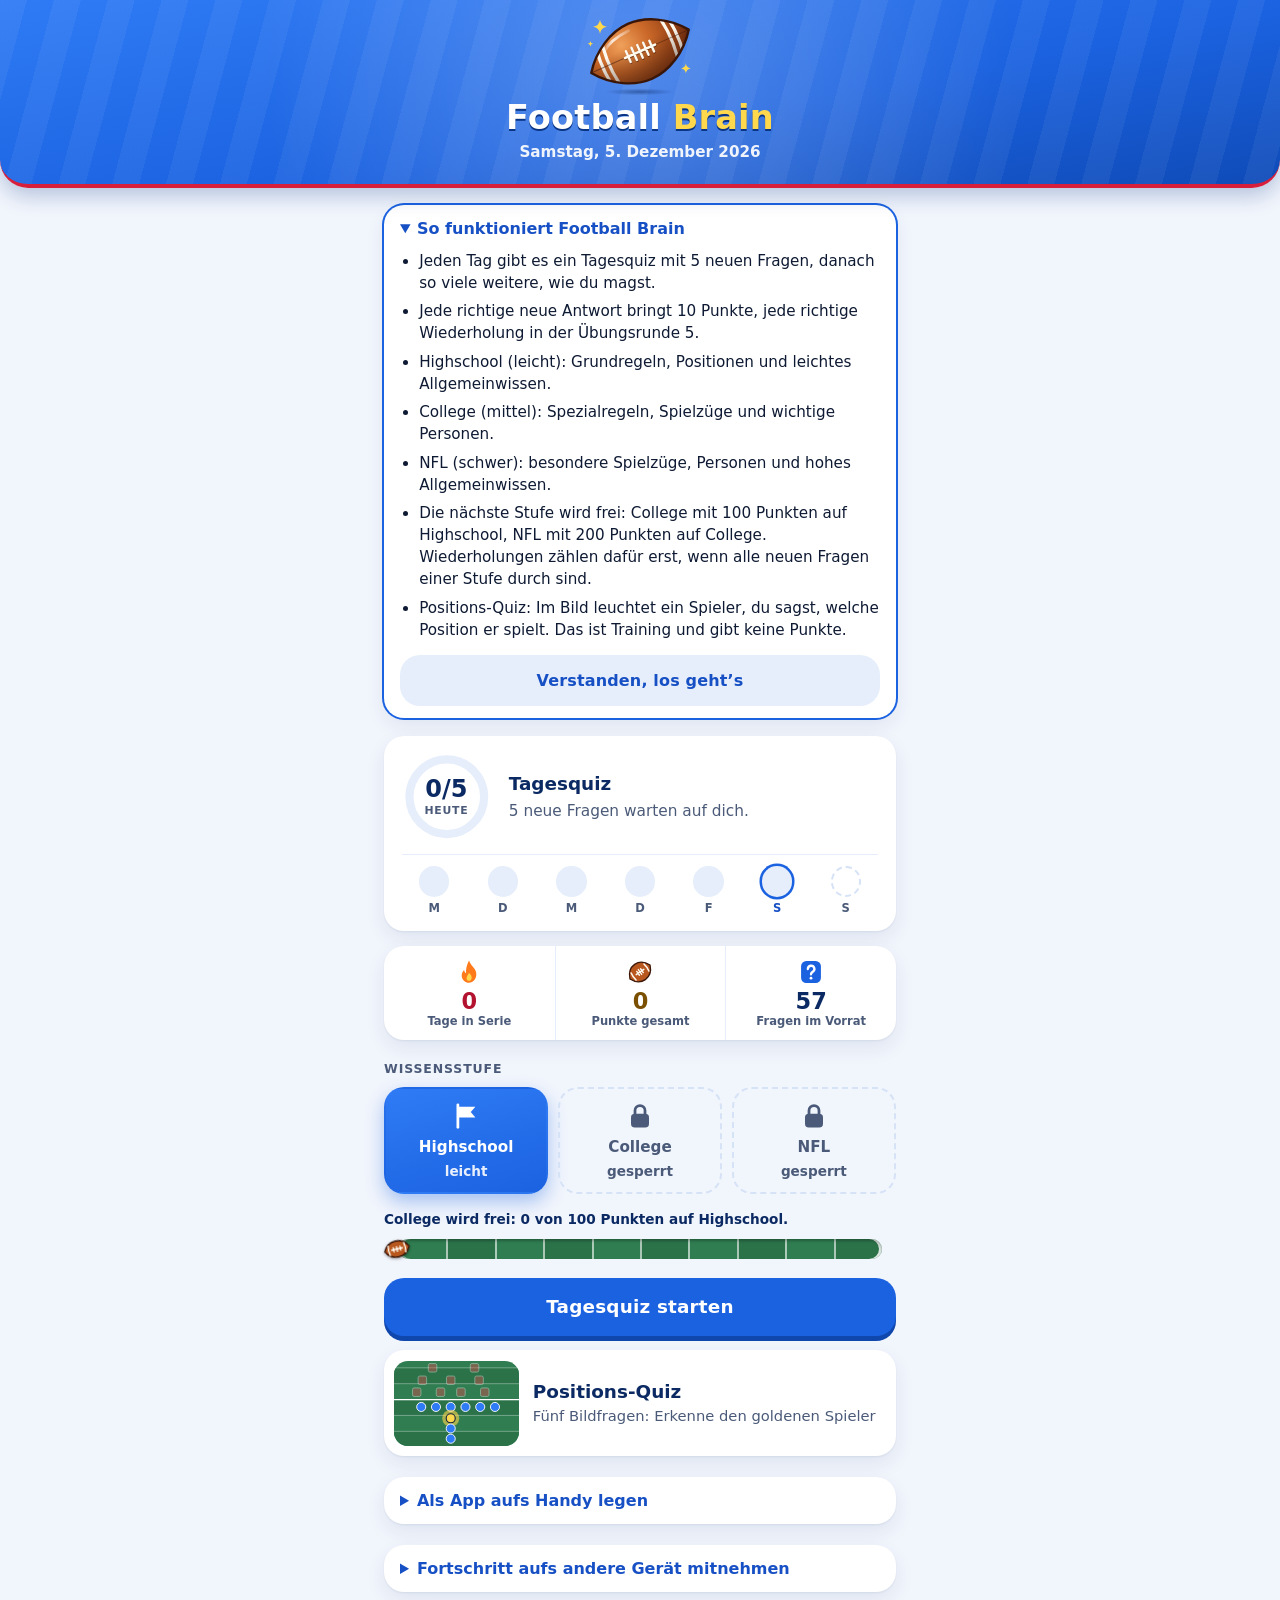
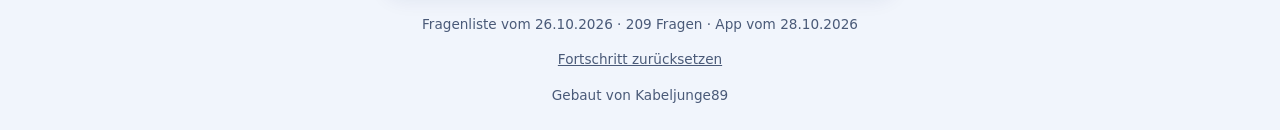
==== commit 8ab895db: "Add files via upload" ====
--- a/index.html
+++ b/index.html
@@ -69,6 +69,7 @@
   </svg>
 
   <header class="kopf">
+    <span class="vorschau" id="vorschau-schild" hidden>Vorschau</span>
     <div class="kopf-inhalt">
       <svg class="logo" viewBox="-210 -140 420 320" aria-hidden="true" focusable="false">
         <ellipse cx="0" cy="152" rx="130" ry="13" fill="url(#fb-boden)"/>
@@ -94,6 +95,21 @@
     </section>
 
     <section id="start" hidden>
+      <!-- Tagesring und Wochenleiste: app.js füllt Zahl, Ring und Zeile (tagesringZeigen) und baut die sieben Tage der Woche (wocheZeigen). -->
+      <div class="heute-karte" id="heute-karte" data-zustand="offen">
+        <div class="ring" id="ring" role="img" aria-label="Tagesquiz heute">
+          <svg viewBox="0 0 120 120" aria-hidden="true" focusable="false">
+            <circle class="ring-spur" cx="60" cy="60" r="50"/>
+            <circle class="ring-fuell" id="ring-fuell" cx="60" cy="60" r="50"/>
+          </svg>
+          <span class="ring-mitte"><span class="ring-zahl" id="ring-zahl">0/5</span><span class="ring-label">Heute</span></span>
+        </div>
+        <div class="heute-text">
+          <p class="heute-titel">Tagesquiz</p>
+          <p class="heute-zeile" id="heute-zeile"></p>
+        </div>
+        <ol class="woche" id="woche" aria-label="Diese Woche"></ol>
+      </div>
       <div class="kennzahlen">
         <div class="kennzahl">
           <span class="sym" aria-hidden="true">
@@ -109,12 +125,6 @@
         </div>
         <div class="kennzahl">
           <span class="sym" aria-hidden="true">
-            <svg viewBox="0 0 24 24" focusable="false"><circle cx="12" cy="12" r="9.5" fill="#ffffff" stroke="#d71f3b" stroke-width="2.4"/><circle cx="12" cy="12" r="5.2" fill="none" stroke="#d71f3b" stroke-width="2.4"/><circle cx="12" cy="12" r="1.8" fill="#d71f3b"/></svg>
-          </span>
-          <div class="werte"><span class="zahl zahl-blau" id="heute">offen</span><span class="label">Heute</span></div>
-        </div>
-        <div class="kennzahl">
-          <span class="sym" aria-hidden="true">
             <svg viewBox="0 0 24 24" focusable="false"><rect x="3.5" y="2.5" width="17" height="19" rx="4.5" fill="#1b62e0"/><path d="M9.3 9.4a2.8 2.8 0 1 1 4.1 2.5c-.9.5-1.4 1-1.4 2.1" fill="none" stroke="#ffffff" stroke-width="2" stroke-linecap="round"/><circle cx="12" cy="17.3" r="1.2" fill="#ffffff"/></svg>
           </span>
           <div class="werte"><span class="zahl" id="vorrat">0</span><span class="label">Fragen im Vorrat</span></div>
@@ -129,6 +139,7 @@
       <button class="haupt" id="mehr-starten" type="button" hidden>Noch 5 neue Fragen</button>
       <button class="haupt" id="tag-starten" type="button">Tagesquiz starten</button>
       <button class="neben" id="ueben-starten" type="button" hidden>Übungsrunde (alte Fragen wiederholen)</button>
+      <button class="neben" id="nachlesen-starten" type="button" hidden>Beantwortete Fragen nachlesen</button>
       <details class="info" id="installieren">
         <summary>Als App aufs Handy legen</summary>
         <p><strong>iPhone:</strong> In Safari unten auf das Teilen-Symbol tippen, dann „Zum Home-Bildschirm“. Danach nur noch über das neue Symbol öffnen.</p>
@@ -175,6 +186,17 @@
       <button class="neben" id="zum-start" type="button">Zurück zum Start</button>
     </section>
 
+    <!-- Nachlesen: beantwortete Fragen nach Thema. app.js füllt die Themen (nachlesenUebersichtZeigen) und die Fragen eines Themas (nachlesenThemaZeigen). -->
+    <section id="nachlesen" hidden>
+      <div class="nachlesen-kopf">
+        <button class="pille" id="nachlesen-zurueck" type="button">Zurück zum Start</button>
+      </div>
+      <h2 id="nachlesen-titel" tabindex="-1">Nachlesen</h2>
+      <p class="quelle" id="nachlesen-info"></p>
+      <div class="themen" id="nachlesen-themen"></div>
+      <ol class="nachlesen-liste" id="nachlesen-liste" hidden></ol>
+    </section>
+
     <section id="fehler" hidden>
       <h2>Die Fragen lassen sich gerade nicht laden</h2>
       <p id="fehler-text"></p>
--- a/design-neu.css
+++ b/design-neu.css
@@ -1,5 +1,7 @@
-/* Football Brain: neues Aussehen, Vorschau Schritt 1 (Richtung A „Spieltag“, Stand 26.10.2026).
-   Diese Datei lädt nur neu.html, und zwar nach style.css. Die jetzige App (index.html) bleibt davon unberührt.
+/* Football Brain: neues Aussehen (Richtung A „Spieltag“). Schritt 1 seit 26.10.2026; Schritt 2 (Tagesring, Wochenleiste, Nachlesen,
+   Größenstaffel, Einblenden der Ansichten) steht weiter unten, Stand 28.10.2026; ganz unten folgen die Positionen im Bild
+   und die Karte für das Positions-Quiz.
+   index.html lädt diese Datei nach style.css.
    Gleiche Persönlichkeit wie bisher, aber ruhiger: getönte Flächen statt Rahmen, einheitliche Rundungen,
    eigene Symbole statt Emoji, das Spielfeld als Fortschrittsbalken und die Rückmeldung als Panel von unten.
    Es wird nichts nachgeladen: Alle Symbole stecken als kleine Zeichnungen in dieser Datei. */
@@ -206,6 +208,17 @@
   justify-content: center;
   min-height: 2.75rem;
   padding: 0 0.9rem;
+}
+
+/* „Frage melden“ und „Frage vorschlagen“ stehen nebeneinander, der Hinweis darunter nimmt die ganze Breite. */
+.melden-zeile {
+  display: flex;
+  flex-wrap: wrap;
+  justify-content: center;
+}
+
+.melden-zeile .quelle {
+  flex-basis: 100%;
 }
 
 .info {
@@ -669,3 +682,592 @@
     transform: scale(0.97, 1.04) rotate(2deg);
   }
 }
+
+/* ==========================================================================
+   Schritt 2 (28.10.2026)
+   ========================================================================== */
+
+/* ---------- Größenstaffel ----------
+   Titel, Frage, Antwort und Fließtext bekommen feste Stufen, die mit der Breite des Bildschirms mitwachsen.
+   Die Schrift bleibt die Systemschrift (nichts wird nachgeladen). Zahlen stehen mit Tabellenziffern, damit nichts zuckt. */
+
+:root {
+  --t-frage: clamp(1.3rem, 5.6vw, 1.6rem);
+  --t-antwort: 1.06rem;
+  --t-text: 0.96rem;
+}
+
+#frage-text {
+  font-size: var(--t-frage);
+  line-height: 1.22;
+  text-wrap: balance;
+  -webkit-hyphens: auto;
+  hyphens: auto;
+}
+
+.antwort {
+  font-size: var(--t-antwort);
+  line-height: 1.3;
+}
+
+.antwort .text {
+  -webkit-hyphens: auto;
+  hyphens: auto;
+}
+
+.rueckmeldung p {
+  font-size: var(--t-text);
+}
+
+/* ---------- Kopf: auf dem Start kleiner, im Nachlesen so schmal wie in der Frage ---------- */
+
+body[data-ansicht="start"] .logo {
+  width: min(34vw, 7rem);
+}
+
+body[data-ansicht="nachlesen"] .kopf {
+  padding-top: calc(env(safe-area-inset-top, 0px) + 0.45rem);
+  padding-bottom: 0.55rem;
+}
+
+body[data-ansicht="nachlesen"] .logo {
+  width: 3rem;
+}
+
+body[data-ansicht="nachlesen"] h1 {
+  font-size: 1.15rem;
+}
+
+body[data-ansicht="nachlesen"] .datum {
+  display: none;
+}
+
+@media (max-height: 700px) {
+  body[data-ansicht="start"] .logo {
+    width: min(30vw, 5.8rem);
+  }
+}
+
+/* ---------- Start: Tagesring und Wochenleiste, drei Kennzahlen ---------- */
+
+.kennzahlen {
+  grid-template-columns: repeat(3, minmax(0, 1fr));
+}
+
+.heute-karte {
+  display: grid;
+  grid-template-columns: auto minmax(0, 1fr);
+  align-items: center;
+  column-gap: 1.1rem;
+  row-gap: 0.8rem;
+  margin-bottom: 0.9rem;
+  padding: 1rem 1.1rem 0.9rem;
+  background: var(--karte);
+  border-radius: var(--r-karte);
+  box-shadow: var(--schatten);
+  animation: rein 0.4s ease backwards;
+}
+
+.ring {
+  position: relative;
+  width: 5.6rem;
+  height: 5.6rem;
+}
+
+.ring svg {
+  display: block;
+  width: 100%;
+  height: 100%;
+}
+
+.ring-spur,
+.ring-fuell {
+  fill: none;
+  stroke-width: 11;
+}
+
+.ring-spur {
+  stroke: var(--flaeche);
+}
+
+/* Der Ring beginnt oben und läuft im Uhrzeigersinn. Länge und Versatz setzt app.js (tagesringZeigen). */
+.ring-fuell {
+  stroke: var(--blau);
+  stroke-linecap: round;
+  transform: rotate(-90deg);
+  transform-origin: 60px 60px;
+  transition: stroke-dashoffset 0.6s ease;
+}
+
+.heute-karte[data-zustand="erledigt"] .ring-fuell {
+  stroke: var(--gold-kante);
+}
+
+.ring-mitte {
+  position: absolute;
+  inset: 0;
+  display: flex;
+  flex-direction: column;
+  align-items: center;
+  justify-content: center;
+  line-height: 1.05;
+}
+
+.ring-zahl {
+  font-family: var(--schrift-titel);
+  font-size: 1.5rem;
+  font-weight: 900;
+  font-variant-numeric: tabular-nums;
+  color: var(--titel);
+}
+
+.ring-label {
+  margin-top: 0.15rem;
+  font-size: 0.68rem;
+  font-weight: 800;
+  letter-spacing: 0.07em;
+  text-transform: uppercase;
+  color: var(--leise);
+}
+
+.heute-titel {
+  margin: 0;
+  font-family: var(--schrift-titel);
+  font-size: 1.15rem;
+  font-weight: 800;
+  color: var(--titel);
+}
+
+.heute-zeile {
+  margin: 0.2rem 0 0;
+  font-size: var(--t-text);
+  line-height: 1.35;
+  color: var(--leise);
+}
+
+.woche {
+  display: flex;
+  grid-column: 1 / -1;
+  gap: 0.2rem;
+  margin: 0;
+  padding: 0.7rem 0 0;
+  list-style: none;
+  border-top: 1px solid var(--flaeche);
+}
+
+.wt {
+  display: flex;
+  flex: 1 1 0;
+  flex-direction: column;
+  align-items: center;
+  gap: 0.2rem;
+  min-width: 0;
+}
+
+.wt-marke {
+  display: block;
+  width: 100%;
+  max-width: 1.9rem;
+  aspect-ratio: 1;
+  background: var(--flaeche);
+  border-radius: 50%;
+}
+
+/* Gespielt: ein Football auf Gold. Heute: blauer Ring. Kommende Tage: gestrichelt. */
+.wt.gespielt .wt-marke {
+  background: var(--bild-ball) center / 84% auto no-repeat, var(--gold);
+}
+
+.wt.heute .wt-marke {
+  box-shadow: 0 0 0 2.5px var(--blau);
+}
+
+.wt.spaeter .wt-marke {
+  background: transparent;
+  border: 2px dashed var(--rand);
+}
+
+.wt-buchstabe {
+  font-size: 0.72rem;
+  font-weight: 800;
+  color: var(--leise);
+}
+
+.wt.heute .wt-buchstabe {
+  color: var(--blau-text);
+}
+
+/* ---------- Nachlesen ---------- */
+
+.nachlesen-kopf {
+  margin-bottom: 0.7rem;
+}
+
+.pille {
+  display: inline-flex;
+  align-items: center;
+  min-height: 2.75rem;
+  padding: 0 1.1rem;
+  font-weight: 700;
+  color: var(--blau-text);
+  background: var(--flaeche);
+  border: 0;
+  border-radius: 99px;
+}
+
+#nachlesen-titel {
+  margin: 0.2rem 0;
+  font-size: 1.5rem;
+}
+
+#nachlesen-titel:focus {
+  outline: none;
+}
+
+#nachlesen-info {
+  margin: 0 0 1rem;
+}
+
+.themen {
+  display: grid;
+  gap: 0.6rem;
+}
+
+.thema {
+  display: flex;
+  flex-direction: column;
+  align-items: flex-start;
+  gap: 0.15rem;
+  width: 100%;
+  min-height: 3.6rem;
+  padding: 0.7rem 1rem;
+  text-align: left;
+  background: var(--karte);
+  border: 2px solid transparent;
+  border-radius: var(--r-karte);
+  box-shadow: var(--schatten);
+  transition: transform 0.12s ease, border-color 0.15s ease;
+}
+
+.thema:active {
+  border-color: var(--blau);
+  transform: scale(0.985);
+}
+
+.thema-name {
+  font-family: var(--schrift-titel);
+  font-size: 1.05rem;
+  font-weight: 800;
+  color: var(--titel);
+}
+
+.thema-zahl {
+  font-size: 0.85rem;
+  color: var(--leise);
+}
+
+.nachlesen-liste {
+  display: grid;
+  gap: 0.6rem;
+  margin: 0;
+  padding: 0;
+  list-style: none;
+}
+
+.nachlesen-liste li {
+  background: var(--karte);
+  border-radius: var(--r-klein);
+  box-shadow: var(--schatten);
+}
+
+.nachlesen-frage summary {
+  display: flex;
+  align-items: flex-start;
+  gap: 0.65rem;
+  padding: 0.7rem 0.8rem;
+  list-style: none;
+  cursor: pointer;
+}
+
+.nachlesen-frage summary::-webkit-details-marker {
+  display: none;
+}
+
+/* Der kleine Pfeil rechts zeigt, dass sich die Frage aufklappen lässt. */
+.nachlesen-frage summary::after {
+  content: "";
+  flex: none;
+  align-self: center;
+  width: 0.65rem;
+  height: 0.65rem;
+  margin-left: auto;
+  border-right: 2px solid var(--leise);
+  border-bottom: 2px solid var(--leise);
+  transform: rotate(45deg);
+  transition: transform 0.15s ease;
+}
+
+.nachlesen-frage[open] summary::after {
+  transform: rotate(-135deg);
+}
+
+.nachlesen-liste .zeichen {
+  display: grid;
+  flex: none;
+  place-items: center;
+  width: 1.6rem;
+  height: 1.6rem;
+  font-weight: 900;
+  border-radius: 50%;
+}
+
+.nachlesen-liste li.ok .zeichen {
+  color: var(--richtig-bg);
+  background: var(--richtig-rand);
+}
+
+.nachlesen-liste li.nein .zeichen {
+  color: var(--falsch-bg);
+  background: var(--falsch-rand);
+}
+
+.nachlesen-inhalt {
+  display: flex;
+  flex-direction: column;
+  gap: 0.1rem;
+  min-width: 0;
+}
+
+.nachlesen-text {
+  font-weight: 700;
+  line-height: 1.3;
+  overflow-wrap: anywhere;
+}
+
+.nachlesen-stufe {
+  font-size: 0.78rem;
+  color: var(--leise);
+}
+
+.nachlesen-detail {
+  padding: 0 0.8rem 0.85rem 3.05rem;
+}
+
+.nachlesen-detail p {
+  margin: 0.4rem 0 0;
+  font-size: var(--t-text);
+  line-height: 1.4;
+}
+
+.nachlesen-loesung strong {
+  color: var(--richtig-text);
+}
+
+@media (hover: hover) {
+  .thema:hover {
+    border-color: var(--blau);
+  }
+}
+
+/* ---------- Einblenden: Jede Ansicht kommt von unten weich ins Bild ----------
+   Das ist nur eine Animation der gerade eingeblendeten Ansicht. Die Ansichten selbst wechseln wie bisher sofort,
+   die Bedienung hängt nicht daran. Bei „weniger Bewegung“ schaltet style.css alle Animationen ab. */
+
+main > section:not([hidden]) {
+  animation: ansicht-rein 0.28s cubic-bezier(0.2, 0.9, 0.3, 1.1) backwards;
+}
+
+@keyframes ansicht-rein {
+  from {
+    opacity: 0;
+    transform: translateY(14px);
+  }
+
+  to {
+    opacity: 1;
+    transform: none;
+  }
+}
+
+/* ==========================================================================
+   Positionen im Bild (28.10.2026)
+   ========================================================================== */
+
+/* Eine Aufstellung von oben: Der Angriff steht unten und spielt nach oben, die Verteidigung steht oben, ein Spieler leuchtet.
+   Gezeichnet wird in app.js (bildZeichnen). Rasen und Linien nehmen die Farben der Variablen oben, damit das Bild im Dunkelmodus mitgeht.
+   Der Angriff ist rund und blau, die Verteidigung eckig und rot: Die Form hilft auch, wenn man Farben schlecht unterscheidet. */
+
+.frage-bild {
+  margin: 0 0 1rem;
+  overflow: hidden;
+  background: var(--karte);
+  border-radius: var(--r-karte);
+  box-shadow: var(--schatten);
+}
+
+.frage-bild svg {
+  display: block;
+  width: 100%;
+  height: auto;
+}
+
+.bf-rasen {
+  fill: var(--rasen);
+}
+
+.bf-streifen {
+  fill: var(--rasen-streifen);
+}
+
+.bf-linie {
+  fill: none;
+  stroke: var(--rasen-linie);
+  stroke-width: 1;
+}
+
+.bf-los {
+  fill: none;
+  stroke: #ffffff;
+  stroke-width: 2.4;
+}
+
+/* Das andere Team steht nur zur Orientierung im Bild und tritt zurück. */
+.bf-gegner {
+  opacity: 0.4;
+}
+
+.bf-spieler {
+  stroke: #ffffff;
+  stroke-width: 1.6;
+}
+
+.bf-angriff {
+  fill: #2f7bf5;
+}
+
+.bf-abwehr {
+  fill: #e5484d;
+}
+
+/* Der leuchtende Spieler ist gold mit dunklem Rand, dahinter pulsiert ein Schein (bei „weniger Bewegung“ steht er still, siehe style.css). */
+.bf-punkt {
+  fill: #ffd84d;
+  stroke: #14213d;
+  stroke-width: 2;
+}
+
+.bf-glut {
+  fill: #ffd84d;
+  opacity: 0.6;
+  animation: bf-puls 1.5s ease-in-out infinite;
+}
+
+/* Die Kürzel erscheinen erst nach der Antwort. */
+.bf-name {
+  fill: #ffffff;
+  font-size: 8.5px;
+  font-weight: 800;
+  text-anchor: middle;
+  opacity: 0;
+  pointer-events: none;
+}
+
+.bf-name-punkt {
+  fill: #14213d;
+}
+
+.frage-bild.aufgeloest .bf-name {
+  opacity: 1;
+}
+
+.frage-bild-legende {
+  margin: 0;
+  padding: 0.5rem 0.8rem 0.6rem;
+  font-size: 0.8rem;
+  line-height: 1.35;
+  color: var(--text);
+}
+
+@keyframes bf-puls {
+  0%,
+  100% {
+    opacity: 0.25;
+  }
+
+  50% {
+    opacity: 0.75;
+  }
+}
+
+/* ==========================================================================
+   Positions-Quiz: eigene Karte auf dem Start (28.10.2026)
+   ========================================================================== */
+
+/* Die Karte steht direkt unter dem Tagesquiz-Knopf (app.js: bilderAufbauen) und ist selbst ein Knopf. Links eine kleine Aufstellung
+   mit einem leuchtenden Spieler (dieselbe Zeichnung und dieselben Farben wie im Quiz, darum die Klassen bf-…), rechts Titel und ein Satz.
+   Läuft gerade eine andere Runde, trägt die Karte die Klasse „gesperrt“: Sie bleibt zu sehen, ist aber gedimmt. */
+
+.quiz-karte {
+  display: flex;
+  align-items: center;
+  gap: 0.85rem;
+  width: 100%;
+  margin-top: 0.9rem;
+  padding: 0.65rem 0.9rem 0.65rem 0.65rem;
+  text-align: left;
+  color: var(--text);
+  background: var(--karte);
+  border: 0;
+  border-radius: var(--r-karte);
+  box-shadow: var(--schatten);
+  transition: transform 0.12s ease, opacity 0.12s ease;
+}
+
+.quiz-karte:active {
+  transform: scale(0.98);
+}
+
+.quiz-karte.gesperrt {
+  cursor: default;
+  opacity: 0.55;
+}
+
+.quiz-karte.gesperrt:active {
+  transform: none;
+}
+
+.quiz-karte-bild {
+  display: block;
+  flex: 0 0 auto;
+  width: clamp(5.8rem, 31vw, 7.8rem);
+  overflow: hidden;
+  border-radius: var(--r-klein);
+}
+
+.quiz-karte-bild svg {
+  display: block;
+  width: 100%;
+  height: auto;
+}
+
+.quiz-karte-text {
+  display: flex;
+  flex: 1 1 auto;
+  flex-direction: column;
+  gap: 0.2rem;
+  min-width: 0;
+}
+
+.quiz-karte-titel {
+  font-family: var(--schrift-titel);
+  font-size: 1.15rem;
+  font-weight: 800;
+  line-height: 1.2;
+  color: var(--titel);
+}
+
+.quiz-karte-zeile {
+  font-size: 0.92rem;
+  line-height: 1.35;
+  color: var(--leise);
+}
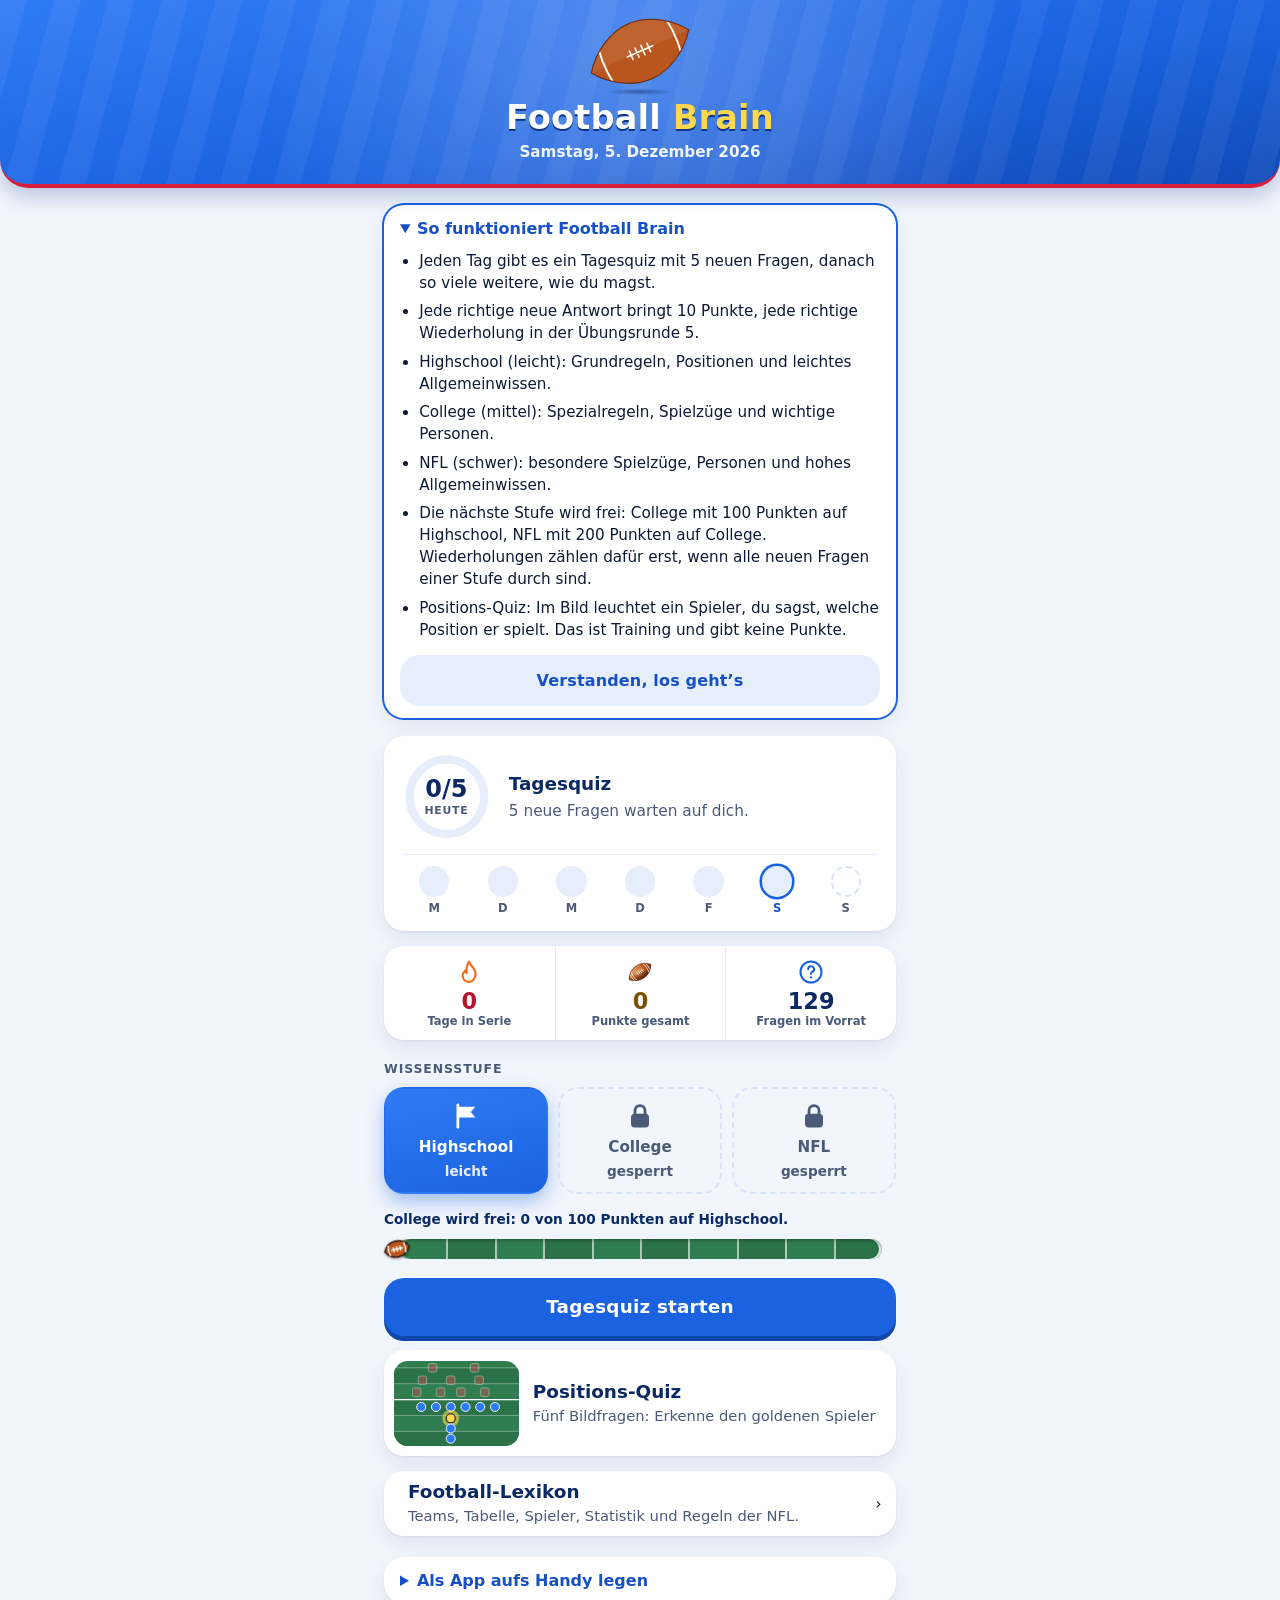
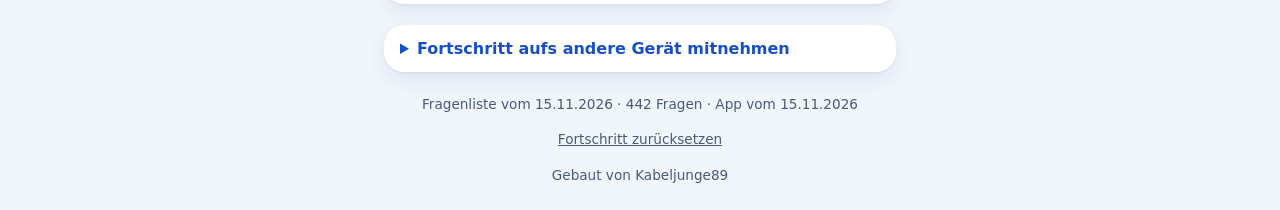
==== commit b25254e5: "Add files via upload" ====
--- a/index.html
+++ b/index.html
@@ -15,6 +15,7 @@
   <link rel="icon" href="icon.svg" type="image/svg+xml">
   <link rel="stylesheet" href="style.css">
   <link rel="stylesheet" href="design-neu.css">
+  <link rel="stylesheet" href="modern.css">
 </head>
 <body>
   <!-- Aussehen: style.css ist die Grundlage, design-neu.css (seit 26.10.2026) liegt darüber. app.js sucht die Elemente über ihre Kennungen, die müssen bleiben. -->
@@ -46,24 +47,41 @@
         <path d="M-200 0C-150 -70 -70 -112.5 0 -112.5C70 -112.5 150 -70 200 0C150 70 70 112.5 0 112.5C-70 112.5 -150 70 -200 0Z"/>
       </clipPath>
       <path id="fb-stern" fill="#ffd84d" d="M0 -1Q0.12 -0.12 1 0Q0.12 0.12 0 1Q-0.12 0.12 -1 0Q-0.12 -0.12 0 -1Z"/>
+      <radialGradient id="fr-leder" cx="0.38" cy="0.3" r="0.85">
+        <stop offset="0" stop-color="#e59a58"/>
+        <stop offset="0.45" stop-color="#b95a21"/>
+        <stop offset="1" stop-color="#5e220a"/>
+      </radialGradient>
+      <linearGradient id="fr-schatten" x1="0" y1="0" x2="0" y2="1">
+        <stop offset="0.45" stop-color="#2a0d03" stop-opacity="0"/>
+        <stop offset="1" stop-color="#2a0d03" stop-opacity="0.45"/>
+      </linearGradient>
+      <clipPath id="fr-form"><path d="M-28 0C-20 -11 -10 -15 0 -15C10 -15 20 -11 28 0C20 11 10 15 0 15C-10 15 -20 11 -28 0Z"/></clipPath>
+      <g id="fr-ball">
+        <path d="M-28 0C-20 -11 -10 -15 0 -15C10 -15 20 -11 28 0C20 11 10 15 0 15C-10 15 -20 11 -28 0Z" fill="url(#fr-leder)"/>
+        <path d="M-28 0C-20 -11 -10 -15 0 -15C10 -15 20 -11 28 0C20 11 10 15 0 15C-10 15 -20 11 -28 0Z" fill="url(#fr-schatten)"/>
+        <g clip-path="url(#fr-form)" fill="none" stroke="#fffaf0" stroke-linecap="round">
+          <path d="M-19 -13Q-23 0 -19 13M-15 -14Q-19 0 -15 14M19 -13Q23 0 19 13M15 -14Q19 0 15 14" stroke-width="1.5"/>
+        </g>
+        <path d="M-9 1.2H9M-6 -2.5V4.5M-2 -3V5M2 -3V5M6 -2.5V4.5" stroke="#2a0d03" stroke-opacity="0.45" stroke-width="1.4" stroke-linecap="round" fill="none"/>
+        <path d="M-9 0H9M-6 -3.5V3.5M-2 -4V4M2 -4V4M6 -3.5V3.5" stroke="#fffaf0" stroke-width="1.4" stroke-linecap="round" fill="none"/>
+        <path d="M-17 -7.5Q-6 -13 8 -12.5" stroke="#ffffff" stroke-opacity="0.35" stroke-width="2" stroke-linecap="round" fill="none"/>
+        <path d="M-28 0C-20 -11 -10 -15 0 -15C10 -15 20 -11 28 0C20 11 10 15 0 15C-10 15 -20 11 -28 0Z" fill="none" stroke="#3a1408" stroke-width="1" stroke-linejoin="round"/>
+      </g>
       <g id="fb-ball">
-        <path d="M-200 0C-150 -70 -70 -112.5 0 -112.5C70 -112.5 150 -70 200 0C150 70 70 112.5 0 112.5C-70 112.5 -150 70 -200 0Z" fill="url(#fb-leder)"/>
+        <path d="M-200 0C-150 -70 -70 -112.5 0 -112.5C70 -112.5 150 -70 200 0C150 70 70 112.5 0 112.5C-70 112.5 -150 70 -200 0Z" fill="#b9561f"/>
         <g clip-path="url(#fb-form)" fill="none">
-          <g stroke="#fffaf0" stroke-width="12">
-            <path d="M-136 -125Q-168 0 -136 125"/>
-            <path d="M-110 -125Q-142 0 -110 125"/>
-            <path d="M136 -125Q168 0 136 125"/>
-            <path d="M110 -125Q142 0 110 125"/>
+          <path d="M-210 -125H210V0H-210Z" fill="#ffffff" fill-opacity="0.07" stroke="none"/>
+          <g stroke="#fffaf0" stroke-width="7" stroke-linecap="round">
+            <path d="M-128 -125Q-160 0 -128 125"/>
+            <path d="M128 -125Q160 0 128 125"/>
           </g>
-          <path d="M-200 0H-64M64 0H200" stroke="#3a1608" stroke-opacity="0.5" stroke-width="3.5"/>
         </g>
-        <path d="M-200 0C-150 -70 -70 -112.5 0 -112.5C70 -112.5 150 -70 200 0C150 70 70 112.5 0 112.5C-70 112.5 -150 70 -200 0Z" fill="url(#fb-schatten)"/>
-        <g fill="none" stroke-linecap="round" stroke-width="9">
-          <path d="M-62 4H62M-48 -18V26M-24 -21V29M0 -22V30M24 -21V29M48 -18V26" stroke="#2a0f04" stroke-opacity="0.45"/>
-          <path d="M-62 0H62M-48 -22V22M-24 -25V25M0 -26V26M24 -25V25M48 -22V22" stroke="#fffaf0"/>
+        <path d="M-200 0C-150 -70 -70 -112.5 0 -112.5C70 -112.5 150 -70 200 0C150 70 70 112.5 0 112.5C-70 112.5 -150 70 -200 0Z" fill="none"/>
+        <g fill="none" stroke="#fffaf0" stroke-linecap="round" stroke-width="6">
+          <path d="M-52 0H52M-36 -17V17M-12 -19V19M12 -19V19M36 -17V17"/>
         </g>
-        <path d="M-124 -53C-98 -74 -56 -86 -8 -88" fill="none" stroke="url(#fb-glanz)" stroke-width="11" stroke-linecap="round"/>
-        <path d="M-200 0C-150 -70 -70 -112.5 0 -112.5C70 -112.5 150 -70 200 0C150 70 70 112.5 0 112.5C-70 112.5 -150 70 -200 0Z" fill="none" stroke="#3a1608" stroke-width="9" stroke-linejoin="round"/>
+        <path d="M-200 0C-150 -70 -70 -112.5 0 -112.5C70 -112.5 150 -70 200 0C150 70 70 112.5 0 112.5C-70 112.5 -150 70 -200 0Z" fill="none" stroke="#6a2a0c" stroke-width="4" stroke-linejoin="round"/>
       </g>
     </defs>
   </svg>
@@ -74,9 +92,6 @@
       <svg class="logo" viewBox="-210 -140 420 320" aria-hidden="true" focusable="false">
         <ellipse cx="0" cy="152" rx="130" ry="13" fill="url(#fb-boden)"/>
         <g transform="rotate(-24)"><use href="#fb-ball"/></g>
-        <use class="funkel" href="#fb-stern" transform="translate(-150 -92) scale(26)"/>
-        <use class="funkel f2" href="#fb-stern" transform="translate(172 64) scale(18)"/>
-        <use class="funkel f3" href="#fb-stern" transform="translate(-186 -28) scale(10)"/>
       </svg>
       <div class="kopf-text">
         <h1>Football <span>Brain</span></h1>
@@ -113,19 +128,19 @@
       <div class="kennzahlen">
         <div class="kennzahl">
           <span class="sym" aria-hidden="true">
-            <svg viewBox="0 0 24 24" focusable="false"><path d="M12 2.2c.9 3.3 3.5 5 5 7.5 1.4 2.4 1.6 4.7.9 6.9-.8 2.4-3 4.6-5.9 4.6-3.1 0-5.8-2.3-6.2-5.4-.3-2.4.7-4.2 2-5.6.2 1.4.8 2.3 1.7 2.8-.3-2.8.4-6.8 2.5-10.8z" fill="#ff7a1a"/><path d="M12 12.6c1.6 1.7 2.6 3.1 2.2 4.9-.3 1.3-1.2 2-2.2 2-1.1 0-2-.8-2.1-2-.1-1.5 1.1-2.8 2.1-4.9z" fill="#ffd84d"/></svg>
+            <svg viewBox="0 0 24 24" focusable="false"><path d="M12 3c.6 3 3.2 4.4 4.6 6.9 1.2 2.1 1.4 4.4.6 6.3-.9 2.3-2.9 4.3-5.2 4.3-2.9 0-5.2-2.2-5.4-5-.1-1.9.7-3.4 1.9-4.7.2 1.2.8 2 1.6 2.4C9.5 9.2 10 5.9 12 3z" fill="none" stroke="#f26b1d" stroke-width="1.8" stroke-linejoin="round"/></svg>
           </span>
           <div class="werte"><span class="zahl zahl-rot" id="serie">0</span><span class="label" id="serie-label">Tage in Serie</span></div>
         </div>
         <div class="kennzahl">
           <span class="sym" aria-hidden="true">
-            <svg viewBox="0 0 24 24" focusable="false"><g transform="rotate(-35 12 12)"><path d="M1.5 12C4 6 8 4 12 4s8 2 10.5 8c-2.5 6-6.5 8-10.5 8S4 18 1.5 12z" fill="#b8581f" stroke="#3a1608" stroke-width="1.1" stroke-linejoin="round"/><path d="M8 12h8M10 10v4M12 9.5v5M14 10v4" fill="none" stroke="#fffaf0" stroke-width="1.2" stroke-linecap="round"/><path d="M5.3 8.2q-.8 3.8 0 7.6M18.7 8.2q.8 3.8 0 7.6" fill="none" stroke="#fffaf0" stroke-width="1.2" stroke-linecap="round"/></g></svg>
+            <svg viewBox="-30 -30 60 60" focusable="false"><g transform="rotate(-35) scale(1.02)"><use href="#fr-ball"/></g></svg>
           </span>
           <div class="werte"><span class="zahl zahl-gold" id="punkte-gesamt">0</span><span class="label">Punkte gesamt</span></div>
         </div>
         <div class="kennzahl">
           <span class="sym" aria-hidden="true">
-            <svg viewBox="0 0 24 24" focusable="false"><rect x="3.5" y="2.5" width="17" height="19" rx="4.5" fill="#1b62e0"/><path d="M9.3 9.4a2.8 2.8 0 1 1 4.1 2.5c-.9.5-1.4 1-1.4 2.1" fill="none" stroke="#ffffff" stroke-width="2" stroke-linecap="round"/><circle cx="12" cy="17.3" r="1.2" fill="#ffffff"/></svg>
+            <svg viewBox="0 0 24 24" focusable="false"><circle cx="12" cy="12" r="9" fill="none" stroke="#1b62e0" stroke-width="1.8"/><path d="M9.6 9.6a2.5 2.5 0 1 1 3.6 2.2c-.8.4-1.2.9-1.2 1.8" fill="none" stroke="#1b62e0" stroke-width="1.8" stroke-linecap="round"/><circle cx="12" cy="16.6" r="1" fill="#1b62e0"/></svg>
           </span>
           <div class="werte"><span class="zahl" id="vorrat">0</span><span class="label">Fragen im Vorrat</span></div>
         </div>
@@ -140,6 +155,17 @@
       <button class="haupt" id="tag-starten" type="button">Tagesquiz starten</button>
       <button class="neben" id="ueben-starten" type="button" hidden>Übungsrunde (alte Fragen wiederholen)</button>
       <button class="neben" id="nachlesen-starten" type="button" hidden>Beantwortete Fragen nachlesen</button>
+      <!-- Football-Wiki: eigene Karte unter den Quiz-Knöpfen. Sie öffnet den Abschnitt #wiki (app.js, Teil „Football-Wiki“). -->
+      <button class="quiz-karte wiki-karte" id="wiki-starten" type="button">
+        <span class="wiki-karte-bild" aria-hidden="true">
+          <svg viewBox="0 0 48 48" focusable="false"><rect x="5" y="9" width="38" height="30" rx="5" fill="#1d7a3a"/><path d="M12 9v30M19 9v30M26 9v30M33 9v30M40 9v30" stroke="#ffffff" stroke-width="1.2" opacity="0.45"/><path d="M5 24h38" stroke="#ffffff" stroke-width="1.6" opacity="0.8"/><g transform="translate(24 24) rotate(-30) scale(0.56)"><use href="#fr-ball"/></g></svg>
+        </span>
+        <span class="quiz-karte-text">
+          <span class="quiz-karte-titel">Football-Lexikon</span>
+          <span class="quiz-karte-zeile">Teams, Tabelle, Spieler, Statistik und Regeln der NFL.</span>
+        </span>
+        <span class="wiki-karte-pfeil" aria-hidden="true">›</span>
+      </button>
       <details class="info" id="installieren">
         <summary>Als App aufs Handy legen</summary>
         <p><strong>iPhone:</strong> In Safari unten auf das Teilen-Symbol tippen, dann „Zum Home-Bildschirm“. Danach nur noch über das neue Symbol öffnen.</p>
@@ -197,6 +223,29 @@
       <ol class="nachlesen-liste" id="nachlesen-liste" hidden></ol>
     </section>
 
+    <!-- Football-Wiki (nur NFL): Teams, Tabelle, Spieler, Statistik, Regeln. app.js füllt jeden Bereich beim ersten Öffnen aus den Dateien wiki-*.json
+         (wikiZeigen, wikiBereichWaehlen). Mit dem Quiz hat das Wiki nichts zu tun: kein Punktestand, kein Speicher. -->
+    <section id="wiki" hidden>
+      <div class="nachlesen-kopf">
+        <button class="pille" id="wiki-zurueck" type="button">Zurück zum Start</button>
+      </div>
+      <h2 id="wiki-titel" tabindex="-1">Football-Lexikon</h2>
+      <p class="quelle" id="wiki-info">Nur NFL, zum Nachschlagen: Teams, Tabelle, Spieler, Statistik und Regeln.</p>
+      <div class="wiki-reiter" id="wiki-reiter" role="tablist" aria-label="Bereiche des Wikis">
+        <button class="wiki-reiter-knopf" id="wiki-reiter-teams" type="button" role="tab" data-bereich="teams" aria-controls="wiki-teams" aria-selected="true">Teams</button>
+        <button class="wiki-reiter-knopf" id="wiki-reiter-tabelle" type="button" role="tab" data-bereich="tabelle" aria-controls="wiki-tabelle" aria-selected="false">Tabelle</button>
+        <button class="wiki-reiter-knopf" id="wiki-reiter-spieler" type="button" role="tab" data-bereich="spieler" aria-controls="wiki-spieler" aria-selected="false">Spieler</button>
+        <button class="wiki-reiter-knopf" id="wiki-reiter-statistik" type="button" role="tab" data-bereich="statistik" aria-controls="wiki-statistik" aria-selected="false">Statistik</button>
+        <button class="wiki-reiter-knopf" id="wiki-reiter-regeln" type="button" role="tab" data-bereich="regeln" aria-controls="wiki-regeln" aria-selected="false">Regeln</button>
+      </div>
+      <div class="wiki-bereich" id="wiki-teams" role="tabpanel" aria-labelledby="wiki-reiter-teams"></div>
+      <div class="wiki-bereich" id="wiki-tabelle" role="tabpanel" aria-labelledby="wiki-reiter-tabelle" hidden></div>
+      <div class="wiki-bereich" id="wiki-spieler" role="tabpanel" aria-labelledby="wiki-reiter-spieler" hidden></div>
+      <div class="wiki-bereich" id="wiki-statistik" role="tabpanel" aria-labelledby="wiki-reiter-statistik" hidden></div>
+      <div class="wiki-bereich" id="wiki-regeln" role="tabpanel" aria-labelledby="wiki-reiter-regeln" hidden></div>
+      <p class="quelle wiki-quelle" id="wiki-quelle"><a href="https://github.com/nflverse/nflverse-data" target="_blank" rel="noopener noreferrer">Daten: nflverse (CC BY 4.0)</a>. Spieler, Statistik und Tabelle sind für diese App ausgewählt und zusammengerechnet. Teams: Wikipedia-Listen, Regeln: NFL-Regelbuch 2026 in eigenen Worten. Lizenztext: <a href="https://creativecommons.org/licenses/by/4.0/deed.de" target="_blank" rel="noopener noreferrer">creativecommons.org</a>.</p>
+    </section>
+
     <section id="fehler" hidden>
       <h2>Die Fragen lassen sich gerade nicht laden</h2>
       <p id="fehler-text"></p>
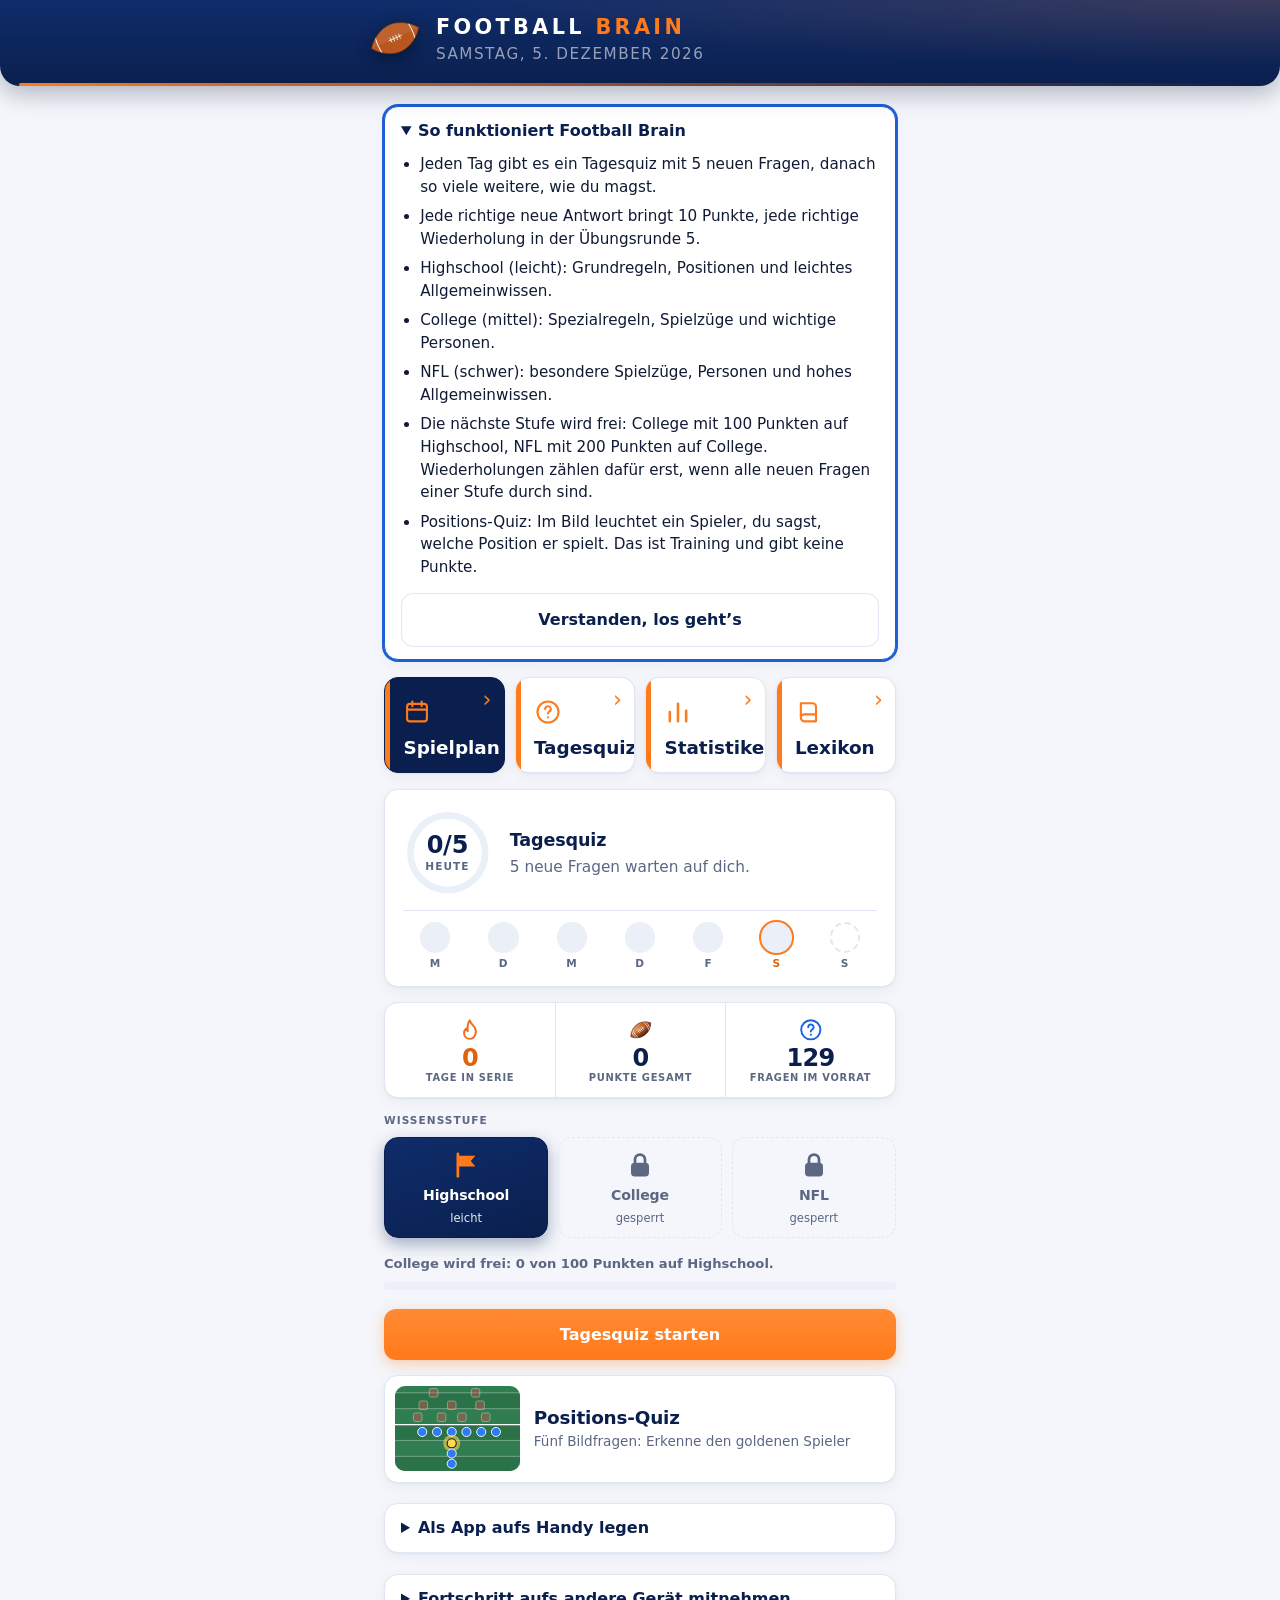
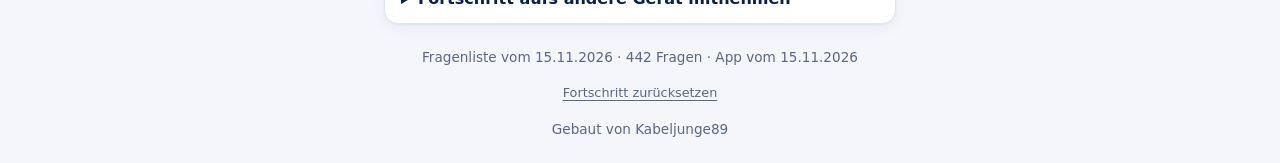
==== commit 33e1a72b: "Add files via upload" ====
--- a/index.html
+++ b/index.html
@@ -16,6 +16,7 @@
   <link rel="stylesheet" href="style.css">
   <link rel="stylesheet" href="design-neu.css">
   <link rel="stylesheet" href="modern.css">
+  <link rel="stylesheet" href="hub.css">
 </head>
 <body>
   <!-- Aussehen: style.css ist die Grundlage, design-neu.css (seit 26.10.2026) liegt darüber. app.js sucht die Elemente über ihre Kennungen, die müssen bleiben. -->
@@ -110,6 +111,13 @@
     </section>
 
     <section id="start" hidden>
+      <!-- Auswahl: wohin zuerst? Reine Links, kein Skript nötig. Spielplan und Statistik öffnen das Lexikon direkt im passenden Bereich. -->
+      <nav class="hub" aria-label="Wohin zuerst?">
+        <a class="hub-kachel hub-spielplan" href="wiki.html#spielplan"><span class="hub-sym" aria-hidden="true"><svg viewBox="0 0 24 24" focusable="false"><rect x="3.5" y="5" width="17" height="15" rx="2.5" fill="none" stroke="currentColor" stroke-width="1.8"/><path d="M3.5 10h17M8 3v4M16 3v4" fill="none" stroke="currentColor" stroke-width="1.8" stroke-linecap="round"/></svg></span><span class="hub-titel">Spielplan</span></a>
+        <a class="hub-kachel hub-quiz" href="#heute-karte"><span class="hub-sym" aria-hidden="true"><svg viewBox="0 0 24 24" focusable="false"><circle cx="12" cy="12" r="9" fill="none" stroke="currentColor" stroke-width="1.8"/><path d="M9.6 9.5a2.4 2.4 0 1 1 3.4 2.2c-.7.4-1 .9-1 1.6M12 16.6v.1" fill="none" stroke="currentColor" stroke-width="1.8" stroke-linecap="round" stroke-linejoin="round"/></svg></span><span class="hub-titel">Tagesquiz</span></a>
+        <a class="hub-kachel hub-statistik" href="wiki.html#statistik"><span class="hub-sym" aria-hidden="true"><svg viewBox="0 0 24 24" focusable="false"><path d="M5 20V12M12 20V5M19 20v-9" fill="none" stroke="currentColor" stroke-width="2.2" stroke-linecap="round"/></svg></span><span class="hub-titel">Statistiken</span></a>
+        <a class="hub-kachel hub-lexikon" href="wiki.html"><span class="hub-sym" aria-hidden="true"><svg viewBox="0 0 24 24" focusable="false"><path d="M5 4.5h10a3 3 0 0 1 3 3V20H8a3 3 0 0 1-3-3V4.5zM5 17a3 3 0 0 1 3-3h10" fill="none" stroke="currentColor" stroke-width="1.8" stroke-linejoin="round"/></svg></span><span class="hub-titel">Lexikon</span></a>
+      </nav>
       <!-- Tagesring und Wochenleiste: app.js füllt Zahl, Ring und Zeile (tagesringZeigen) und baut die sieben Tage der Woche (wocheZeigen). -->
       <div class="heute-karte" id="heute-karte" data-zustand="offen">
         <div class="ring" id="ring" role="img" aria-label="Tagesquiz heute">
@@ -155,17 +163,6 @@
       <button class="haupt" id="tag-starten" type="button">Tagesquiz starten</button>
       <button class="neben" id="ueben-starten" type="button" hidden>Übungsrunde (alte Fragen wiederholen)</button>
       <button class="neben" id="nachlesen-starten" type="button" hidden>Beantwortete Fragen nachlesen</button>
-      <!-- Football-Wiki: eigene Karte unter den Quiz-Knöpfen. Sie öffnet den Abschnitt #wiki (app.js, Teil „Football-Wiki“). -->
-      <button class="quiz-karte wiki-karte" id="wiki-starten" type="button">
-        <span class="wiki-karte-bild" aria-hidden="true">
-          <svg viewBox="0 0 48 48" focusable="false"><rect x="5" y="9" width="38" height="30" rx="5" fill="#1d7a3a"/><path d="M12 9v30M19 9v30M26 9v30M33 9v30M40 9v30" stroke="#ffffff" stroke-width="1.2" opacity="0.45"/><path d="M5 24h38" stroke="#ffffff" stroke-width="1.6" opacity="0.8"/><g transform="translate(24 24) rotate(-30) scale(0.56)"><use href="#fr-ball"/></g></svg>
-        </span>
-        <span class="quiz-karte-text">
-          <span class="quiz-karte-titel">Football-Lexikon</span>
-          <span class="quiz-karte-zeile">Teams, Tabelle, Spieler, Statistik und Regeln der NFL.</span>
-        </span>
-        <span class="wiki-karte-pfeil" aria-hidden="true">›</span>
-      </button>
       <details class="info" id="installieren">
         <summary>Als App aufs Handy legen</summary>
         <p><strong>iPhone:</strong> In Safari unten auf das Teilen-Symbol tippen, dann „Zum Home-Bildschirm“. Danach nur noch über das neue Symbol öffnen.</p>
--- a/design-neu.css
+++ b/design-neu.css
@@ -1271,3 +1271,140 @@
   line-height: 1.35;
   color: var(--leise);
 }
+
+/* Lexikon-Karte: dunkle Karte mit grünem Feld als Symbol und Pfeil rechts, damit sie sich vom Quiz abhebt. */
+.wiki-karte {
+  padding: 0.8rem 0.9rem;
+  background: linear-gradient(135deg, #12306b, #1b4fb0);
+  border-left: 5px solid #ff7a1a;
+}
+
+.wiki-karte .quiz-karte-titel,
+.wiki-karte .quiz-karte-zeile {
+  color: #ffffff;
+}
+
+.wiki-karte .quiz-karte-zeile {
+  opacity: 0.85;
+}
+
+.wiki-karte-bild {
+  display: block;
+  flex: 0 0 auto;
+  width: 3.4rem;
+}
+
+.wiki-karte-bild svg {
+  display: block;
+  width: 100%;
+  height: auto;
+}
+
+.wiki-karte-pfeil {
+  flex: 0 0 auto;
+  font-size: 2rem;
+  line-height: 1;
+  color: #ff7a1a;
+}
+
+/* ---------- Sportlich clean (15.11.2026): ruhiger Kopf, klare Flächen, kräftige Zahlen ---------- */
+
+.kopf,
+body[data-ansicht="start"] .kopf {
+  border-bottom-width: 0;
+  border-radius: 0 0 22px 22px;
+  background: linear-gradient(180deg, #0b2a63 0%, #0a1f4d 100%);
+  box-shadow: 0 6px 18px rgba(6, 20, 56, 0.28);
+}
+
+:root {
+  --schrift: 'Inter', 'SF Pro Text', 'Segoe UI Variable Text', 'Segoe UI', system-ui, -apple-system, Roboto, 'Helvetica Neue', Arial, sans-serif;
+  --schrift-titel: 'Inter', 'SF Pro Display', 'Segoe UI Variable Display', 'Segoe UI', system-ui, -apple-system, Roboto, 'Helvetica Neue', Arial, sans-serif;
+}
+
+body {
+  -webkit-font-smoothing: antialiased;
+  font-feature-settings: 'tnum' 1, 'cv11' 1;
+}
+
+.kopf h1 {
+  font-size: 1.35rem;
+  letter-spacing: 0.14em;
+  text-transform: uppercase;
+  font-weight: 700;
+  color: #ffffff;
+  text-shadow: none;
+}
+
+.kopf h1 span {
+  color: #ff7a1a;
+  font-weight: 700;
+}
+
+.kopf .datum {
+  font-size: 0.72rem;
+  letter-spacing: 0.08em;
+  text-transform: uppercase;
+  font-weight: 500;
+  color: rgba(255, 255, 255, 0.6);
+}
+
+body[data-ansicht="start"] .kopf-inhalt {
+  flex-direction: row;
+  justify-content: flex-start;
+  text-align: left;
+  gap: 0.9rem;
+}
+
+body[data-ansicht="start"] .logo {
+  width: 3.6rem;
+  filter: drop-shadow(0 4px 6px rgba(0, 0, 0, 0.35));
+}
+
+.heute-titel,
+.quiz-karte-titel,
+.haupt,
+.neben {
+  font-weight: 650;
+  letter-spacing: -0.005em;
+}
+
+.kennzahlen,
+.heute-karte,
+.quiz-karte {
+  border-radius: 16px;
+  border: 1px solid var(--rand);
+  box-shadow: 0 1px 2px rgba(11, 42, 99, 0.06);
+}
+
+.zahl {
+  font-weight: 800;
+  letter-spacing: -0.02em;
+}
+
+.kennzahl .label {
+  text-transform: uppercase;
+  letter-spacing: 0.05em;
+  font-size: 0.62rem;
+}
+
+.haupt {
+  border-radius: 14px;
+  box-shadow: none;
+  letter-spacing: 0.02em;
+}
+
+.wiki-karte {
+  background: linear-gradient(135deg, #0b2a63, #12397f);
+  border: 0;
+}
+
+.wiki-karte .quiz-karte-titel {
+  color: #fff;
+  text-transform: uppercase;
+  letter-spacing: 0.04em;
+}
+
+.wiki-karte .quiz-karte-zeile {
+  color: rgba(255, 255, 255, 0.75);
+}
--- a/modern.css
+++ b/modern.css
@@ -0,0 +1,325 @@
+/* Football Brain: modernes, sportlich cleanes Design für die ganze App (Stand 15.11.2026).
+   Wird als LETZTE Stilvorlage geladen (index.html und wiki.html) und vereinheitlicht Farben, Schrift, Flächen, Knöpfe,
+   Kopf, Quiz, Ergebnis, Nachlesen und Lexikon. Keine Emoji, nichts wird nachgeladen. Die Elemente und Kennungen bleiben unverändert. */
+
+:root {
+  --schrift: 'Inter', 'SF Pro Text', 'Segoe UI Variable Text', 'Segoe UI', system-ui, -apple-system, Roboto, 'Helvetica Neue', Arial, sans-serif;
+  --schrift-titel: 'Inter', 'SF Pro Display', 'Segoe UI Variable Display', 'Segoe UI', system-ui, -apple-system, Roboto, 'Helvetica Neue', Arial, sans-serif;
+
+  --navy: #0a1f4d;
+  --navy-2: #0f2d6b;
+  --akzent: #ff7a1a;
+  --akzent-dunkel: #e0630a;
+
+  --blau: #1f5fd6;
+  --blau-kante: #1f5fd6;
+  --blau-text: #1a4fb8;
+  --blau-flaeche: #e8f0ff;
+
+  --bg: #f4f6fb;
+  --karte: #ffffff;
+  --flaeche: #eaeff8;
+  --rand: #e0e6f2;
+  --text: #101a33;
+  --titel: #0a1f4d;
+  --leise: #5b6783;
+
+  --r-klein: 10px;
+  --r-karte: 14px;
+  --r-gross: 20px;
+  --schatten: 0 1px 2px rgba(10, 31, 77, 0.05), 0 4px 14px rgba(10, 31, 77, 0.05);
+}
+
+@media (prefers-color-scheme: dark) {
+  :root {
+    --bg: #070f24;
+    --karte: #0f1b3a;
+    --flaeche: #172652;
+    --rand: #22345f;
+    --text: #e8eefc;
+    --titel: #ffffff;
+    --leise: #9fb0d4;
+    --blau: #4a86f0;
+    --blau-text: #a8c6ff;
+    --blau-flaeche: #172a58;
+    --schatten: 0 0 0 1px rgba(255, 255, 255, 0.04), 0 6px 18px rgba(0, 0, 0, 0.35);
+  }
+}
+
+/* ---------- Grundlagen ---------- */
+
+body {
+  font-family: var(--schrift);
+  font-size: 16px;
+  line-height: 1.5;
+  background: var(--bg);
+  color: var(--text);
+  -webkit-font-smoothing: antialiased;
+}
+
+h1, h2, h3, .zahl, .haupt, .neben, .stufe-name, .heute-titel, .quiz-karte-titel, .thema-name, .ring-zahl, .punkte, .buchstabe,
+.stufen-titel, .wechsel, .treffer-titel, .eintrag-titel, .artikel-titel {
+  font-family: var(--schrift-titel);
+  letter-spacing: -0.01em;
+}
+
+main {
+  padding-top: 1.25rem;
+}
+
+/* ---------- Kopf ---------- */
+
+.kopf,
+body[data-ansicht="start"] .kopf,
+body[data-ansicht="frage"] .kopf,
+body[data-ansicht="nachlesen"] .kopf {
+  position: relative;
+  border: 0;
+  border-radius: 0 0 var(--r-gross) var(--r-gross);
+  background:
+    radial-gradient(120% 140% at 100% 0%, rgba(255, 122, 26, 0.18), transparent 55%),
+    linear-gradient(180deg, var(--navy-2), var(--navy));
+  box-shadow: 0 8px 24px rgba(5, 16, 44, 0.28);
+}
+
+.kopf::after {
+  content: "";
+  position: absolute;
+  right: 1.2rem;
+  bottom: 0;
+  left: 1.2rem;
+  height: 3px;
+  background: linear-gradient(90deg, var(--akzent), rgba(255, 122, 26, 0));
+  border-radius: 3px;
+}
+
+.kopf h1 {
+  font-size: 1.15rem;
+  font-weight: 800;
+  letter-spacing: 0.16em;
+  text-transform: uppercase;
+  text-shadow: none;
+  color: #fff;
+}
+
+.kopf h1 span {
+  color: var(--akzent);
+  font-weight: 800;
+}
+
+.kopf .datum {
+  font-size: 0.7rem;
+  font-weight: 500;
+  letter-spacing: 0.1em;
+  text-transform: uppercase;
+  color: rgba(255, 255, 255, 0.62);
+}
+
+body[data-ansicht="start"] .kopf { padding-top: calc(env(safe-area-inset-top, 0px) + 1rem); padding-bottom: 1.3rem; }
+body[data-ansicht="start"] .kopf-inhalt { flex-direction: row; justify-content: flex-start; text-align: left; gap: 0.85rem; }
+body[data-ansicht="start"] .logo { width: 3.4rem; animation: none; filter: drop-shadow(0 4px 8px rgba(0, 0, 0, 0.4)); }
+body[data-ansicht="start"] h1 { font-size: 1.3rem; }
+body[data-ansicht="frage"] .logo, body[data-ansicht="nachlesen"] .logo { width: 2.4rem; }
+body[data-ansicht="frage"] h1, body[data-ansicht="nachlesen"] h1 { font-size: 0.95rem; }
+
+.vorschau {
+  color: #fff;
+  background: rgba(255, 255, 255, 0.14);
+  border: 1px solid rgba(255, 255, 255, 0.3);
+  font-weight: 700;
+  letter-spacing: 0.1em;
+}
+
+/* ---------- Flächen ---------- */
+
+.kennzahlen, .heute-karte, .quiz-karte, .info, .stufe, .antwort, .thema, .liste li, .nachlesen-liste li,
+.frage-bild, .treffer-eintrag, .eintrag, .artikel {
+  background: var(--karte);
+  border: 1px solid var(--rand);
+  border-radius: var(--r-karte);
+  box-shadow: var(--schatten);
+}
+
+.kennzahlen { margin-bottom: 0.9rem; }
+.kennzahl + .kennzahl { border-left-color: var(--rand); }
+.kennzahl { padding: 0.9rem 0.2rem 0.8rem; }
+.sym { width: 1.6rem; height: 1.6rem; }
+.zahl { font-size: clamp(1.15rem, 5.6vw, 1.5rem); font-weight: 800; letter-spacing: -0.03em; }
+.zahl-rot { color: var(--akzent-dunkel); }
+.zahl-gold { color: var(--titel); }
+.kennzahl .label, .label { font-size: 0.62rem; font-weight: 600; letter-spacing: 0.07em; text-transform: uppercase; color: var(--leise); }
+
+.heute-karte { padding: 1.1rem 1.1rem 0.9rem; }
+.ring-fuell { stroke: var(--akzent); stroke-width: 9; }
+.ring-spur { stroke: var(--flaeche); stroke-width: 9; }
+.heute-karte[data-zustand="erledigt"] .ring-fuell { stroke: #16a34a; }
+.ring-zahl { font-weight: 800; }
+.ring-label, .stufen-titel { font-size: 0.66rem; font-weight: 700; letter-spacing: 0.1em; text-transform: uppercase; color: var(--leise); }
+.heute-titel { font-size: 1.1rem; font-weight: 700; }
+.woche { border-top-color: var(--rand); }
+.wt-marke { background: var(--flaeche); }
+.wt.gespielt .wt-marke { background-color: var(--navy); background-size: 70% auto; }
+.wt.heute .wt-marke { box-shadow: 0 0 0 2px var(--akzent); }
+.wt-buchstabe { font-size: 0.66rem; font-weight: 700; letter-spacing: 0.05em; text-transform: uppercase; }
+.wt.heute .wt-buchstabe { color: var(--akzent-dunkel); }
+
+/* ---------- Knöpfe ---------- */
+
+.haupt, .neben, .wechsel {
+  border-radius: 12px;
+  box-shadow: none;
+  font-weight: 700;
+  letter-spacing: 0;
+  transition: transform 0.1s ease, background-color 0.15s ease, filter 0.15s ease;
+}
+
+.haupt {
+  min-height: 3.2rem;
+  font-size: 1rem;
+  color: #fff;
+  background: linear-gradient(180deg, #ff8a33, var(--akzent));
+  box-shadow: 0 4px 14px rgba(255, 122, 26, 0.35);
+}
+
+.haupt:active { transform: scale(0.985); box-shadow: 0 2px 8px rgba(255, 122, 26, 0.3); }
+
+.neben {
+  min-height: 3rem;
+  color: var(--titel);
+  background: var(--karte);
+  border: 1px solid var(--rand);
+}
+
+.neben:active { transform: scale(0.985); box-shadow: none; }
+
+.klein { font-size: 0.8rem; color: var(--leise); text-decoration-thickness: 1px; text-underline-offset: 3px; }
+
+.pille, #abbrechen {
+  min-height: 2.5rem;
+  padding: 0 1rem;
+  font-size: 0.85rem;
+  font-weight: 600;
+  color: var(--titel);
+  text-decoration: none;
+  background: var(--karte);
+  border: 1px solid var(--rand);
+  border-radius: 99px;
+}
+
+.rueckmeldung.ok .haupt, .rueckmeldung.nein .haupt { background: var(--navy); box-shadow: none; }
+.rueckmeldung.ok .haupt:active, .rueckmeldung.nein .haupt:active { box-shadow: none; }
+
+/* ---------- Wissensstufen ---------- */
+
+.stufe { min-height: 5.2rem; border-width: 1px; box-shadow: var(--schatten); }
+.stufe-name { font-size: 0.88rem; font-weight: 700; }
+.stufe-hinweis { font-size: 0.72rem; font-weight: 500; }
+.stufe::before, .stufe[data-stufe]::before { background-color: var(--leise); }
+.stufe.aktiv {
+  color: #fff;
+  background: linear-gradient(160deg, var(--navy-2), var(--navy));
+  border-color: var(--navy);
+  box-shadow: 0 6px 16px rgba(10, 31, 77, 0.35);
+}
+.stufe.aktiv::before, .stufe.aktiv[data-stufe]::before { background-color: var(--akzent); }
+.stufe.zu { background: transparent; border-style: dashed; box-shadow: none; }
+
+/* ---------- Fortschrittsbalken: schlicht, mit Akzentfarbe ---------- */
+
+.balken::before { display: none; }
+.balken { height: 8px; margin: 0.3rem 0 1.1rem; background: var(--flaeche); border-radius: 99px; overflow: hidden; }
+.balken > div { background: linear-gradient(90deg, var(--akzent), #ffa04d); border-radius: 99px; box-shadow: none; }
+.balken > div::after, .stufen-ziel .balken > div::after { display: none; }
+.stufen-ziel .balken { height: 8px; margin: 0.5rem 0 0; }
+.stufen-ziel p { font-size: 0.82rem; font-weight: 600; color: var(--leise); }
+
+/* ---------- Frage und Antworten ---------- */
+
+.fortschritt-kopf { font-size: 0.78rem; font-weight: 600; letter-spacing: 0.06em; text-transform: uppercase; color: var(--leise); }
+
+.kategorie {
+  padding: 0.25rem 0.7rem;
+  font-size: 0.68rem;
+  font-weight: 700;
+  letter-spacing: 0.09em;
+  color: var(--akzent-dunkel);
+  background: rgba(255, 122, 26, 0.12);
+  border-radius: 6px;
+}
+
+#frage-text { font-weight: 700; letter-spacing: -0.02em; color: var(--titel); }
+
+.antwort { min-height: 3.4rem; border-width: 1px; font-weight: 500; box-shadow: var(--schatten); }
+.antwort:active:not(:disabled) { border-color: var(--akzent); transform: scale(0.985); }
+.buchstabe { width: 2rem; height: 2rem; font-size: 0.85rem; font-weight: 700; color: var(--titel); background: var(--flaeche); border: 0; border-radius: 8px; }
+.antwort.richtig { color: var(--richtig-text); background: var(--richtig-bg); border-color: var(--richtig-rand); }
+.antwort.falsch { color: var(--falsch-text); background: var(--falsch-bg); border-color: var(--falsch-rand); }
+
+.rueckmeldung { border: 1px solid var(--rand); border-radius: var(--r-gross); }
+.rueckmeldung h3 { font-weight: 800; letter-spacing: -0.02em; }
+
+@supports selector(:has(*)) {
+  .rueckmeldung { border-radius: 22px 22px 0 0; border-top-width: 4px; }
+}
+
+/* ---------- Ergebnis ---------- */
+
+.punkte {
+  font-weight: 800;
+  letter-spacing: -0.02em;
+  background: linear-gradient(160deg, var(--navy-2), var(--navy));
+  border-radius: var(--r-karte);
+  box-shadow: 0 0 0 2px var(--akzent), 0 10px 24px rgba(10, 31, 77, 0.3);
+  text-shadow: none;
+}
+
+.gewinn { color: var(--navy); background: #ffe0c2; border-radius: 8px; box-shadow: none; }
+.ergebnis-kopf .freigabe { border-radius: 8px; }
+
+/* ---------- Lexikon-Karte, Hinweise, Info ---------- */
+
+.wiki-karte, .quiz-karte.wiki-karte {
+  background: linear-gradient(135deg, var(--navy-2), var(--navy));
+  border: 0;
+  border-left: 0;
+  border-radius: var(--r-karte);
+  box-shadow: 0 6px 18px rgba(10, 31, 77, 0.3);
+}
+.wiki-karte-pfeil { color: var(--akzent); }
+.quiz-karte-zeile { font-size: 0.85rem; }
+
+.hinweis { background: var(--blau-flaeche); color: var(--titel); border-radius: var(--r-karte); font-weight: 500; }
+.info summary { font-weight: 600; color: var(--titel); }
+
+/* ---------- Nachlesen und Lexikon ---------- */
+
+.thema { border-width: 1px; }
+.thema:active { border-color: var(--akzent); }
+.thema-name { font-weight: 700; }
+.nachlesen-liste .zeichen, .liste .zeichen { border-radius: 8px; }
+
+.suche input {
+  border: 1px solid var(--rand);
+  border-radius: 12px;
+  background-color: var(--karte);
+  box-shadow: var(--schatten);
+}
+
+.suche input:focus-visible { outline: 2px solid var(--akzent); outline-offset: 1px; }
+
+.filter button { border-radius: 99px; border: 1px solid var(--rand); background: var(--karte); font-weight: 600; }
+.filter button[aria-pressed="true"] { color: #fff; background: var(--navy); border-color: var(--navy); }
+
+.kuerzel { border-radius: 8px; font-weight: 700; }
+.treffer-typ { letter-spacing: 0.09em; font-weight: 700; }
+.quiz-knopf { border-radius: 12px; font-weight: 700; }
+
+.tabelle { border-radius: var(--r-karte); }
+
+:focus-visible { outline-color: var(--akzent); }
+
+@media (hover: hover) {
+  .antwort:hover:not(:disabled), .stufe:hover:not(:disabled):not(.aktiv):not(.zu), .thema:hover { border-color: var(--akzent); box-shadow: var(--schatten); }
+  .haupt:hover { filter: brightness(1.05); }
+  .neben:hover { border-color: var(--leise); }
+}
--- a/hub.css
+++ b/hub.css
@@ -0,0 +1,56 @@
+/* Startseite: Auswahl "Wohin zuerst?" im Stil der App (Karten aus modern.css: Fläche, Rand, Orange als Akzent). */
+.hub {
+  display: grid;
+  grid-template-columns: 1fr 1fr;
+  gap: 10px;
+  margin: 0 0 16px;
+}
+.hub-kachel {
+  position: relative;
+  display: flex;
+  flex-direction: column;
+  justify-content: flex-end;
+  gap: 3px;
+  min-height: 96px;
+  padding: 0.9rem 1rem 0.9rem 1.15rem;
+  border-radius: var(--r-karte, 14px);
+  background: var(--karte, #ffffff);
+  border: 1px solid var(--rand, #e0e6f2);
+  box-shadow: var(--schatten, 0 4px 14px rgba(10, 31, 77, 0.06));
+  color: var(--titel, #0a1f4d);
+  text-decoration: none;
+  overflow: hidden;
+  -webkit-tap-highlight-color: transparent;
+}
+/* Orange Leiste links, wie ein Akzent der App */
+.hub-kachel::before {
+  content: "";
+  position: absolute;
+  left: 0;
+  top: 0;
+  bottom: 0;
+  width: 5px;
+  background: var(--akzent, #ff7a1a);
+}
+.hub-kachel::after {
+  content: "›";
+  position: absolute;
+  right: 12px;
+  top: 10px;
+  font-size: 1.4rem;
+  line-height: 1;
+  color: var(--akzent, #ff7a1a);
+}
+.hub-kachel:active { transform: scale(0.98); }
+.hub-kachel:focus-visible { outline: 3px solid var(--akzent, #ff7a1a); outline-offset: 2px; }
+.hub-sym { display: block; width: 1.75rem; height: 1.75rem; margin-bottom: 0.45rem; color: var(--akzent, #ff7a1a); }
+.hub-sym svg { display: block; width: 100%; height: 100%; }
+.hub-titel { font-family: var(--schrift-titel, inherit); font-size: 1.15rem; font-weight: 800; line-height: 1.15; color: var(--titel, #0a1f4d); }
+.hub-zeile { font-family: var(--schrift, inherit); font-size: 0.85rem; line-height: 1.25; color: var(--leise, #5b6783); }
+/* Spielplan als wichtigste Kachel: Navy mit orangem Akzent */
+.hub-spielplan { background: var(--navy, #0a1f4d); border-color: var(--navy, #0a1f4d); }
+.hub-spielplan .hub-titel { color: #ffffff; }
+.hub-spielplan .hub-zeile { color: #c9d6f5; }
+@media (min-width: 560px) {
+  .hub { grid-template-columns: repeat(4, 1fr); }
+}
